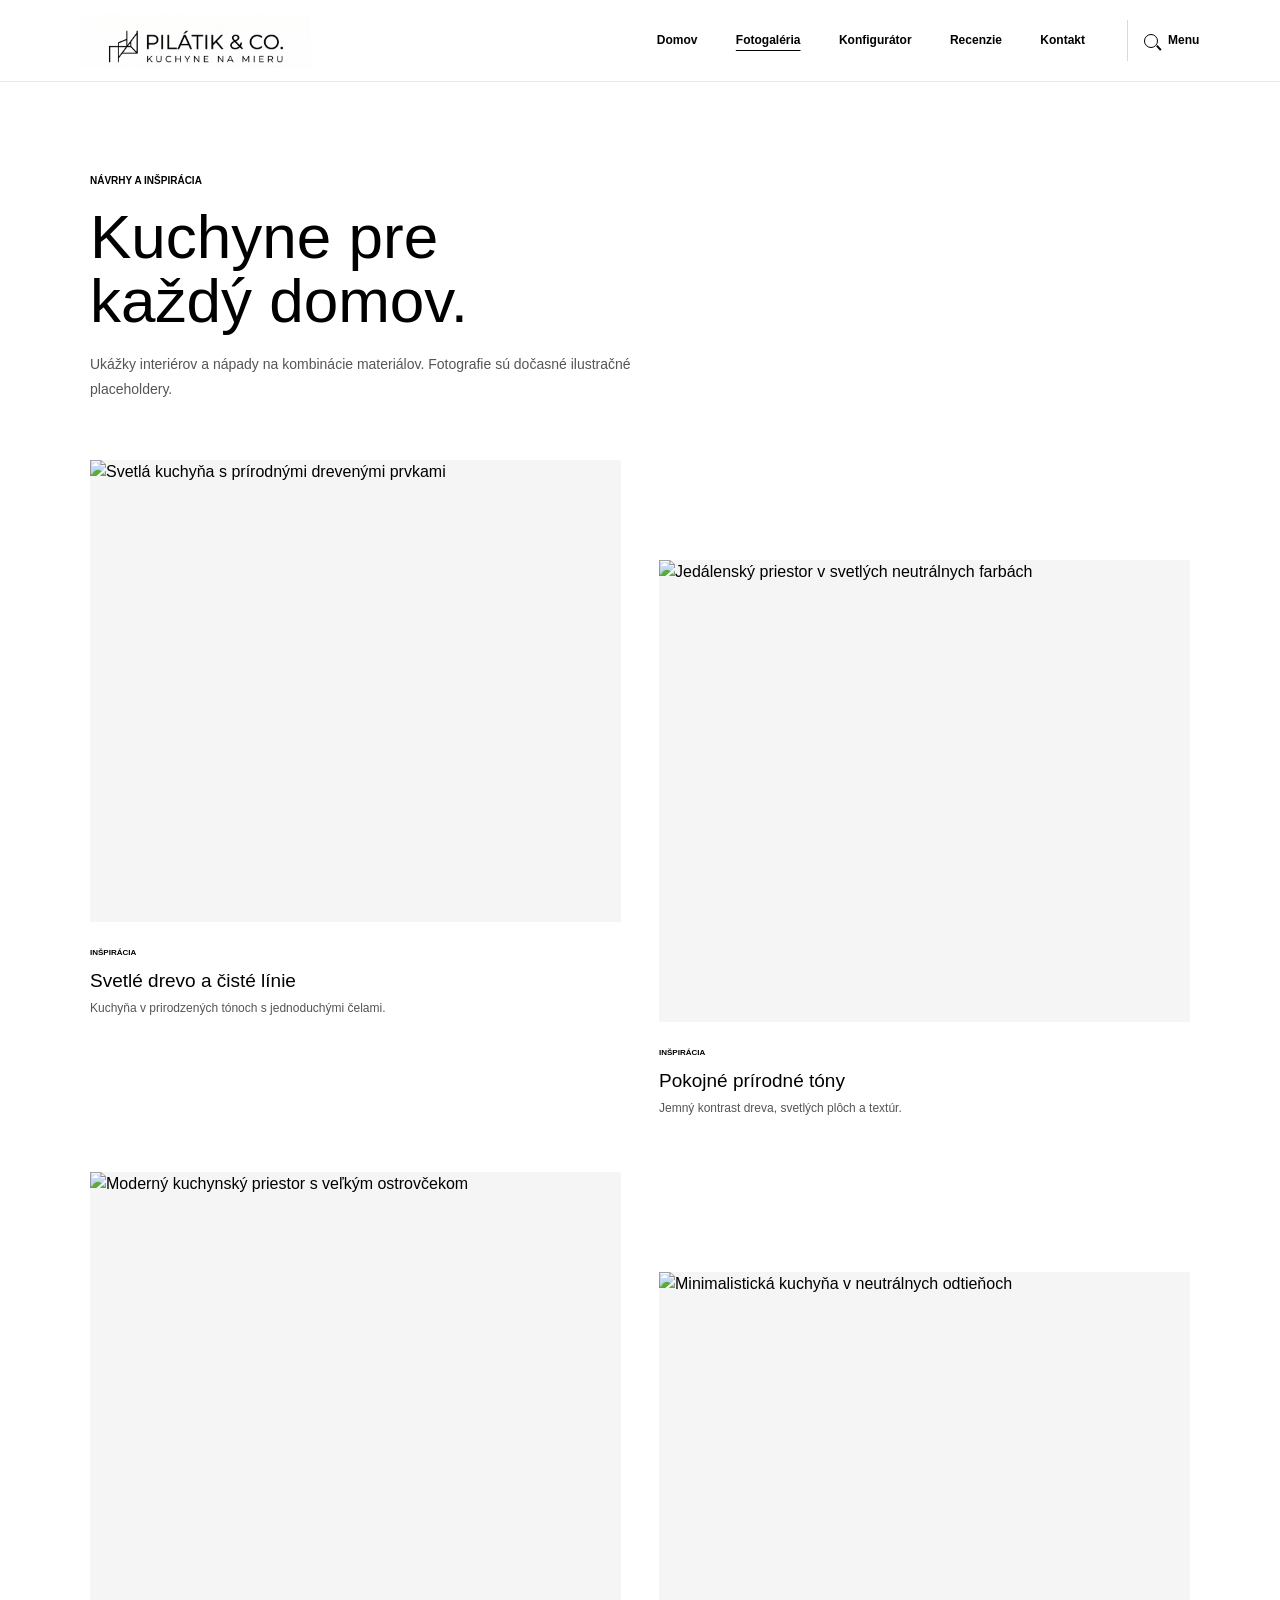
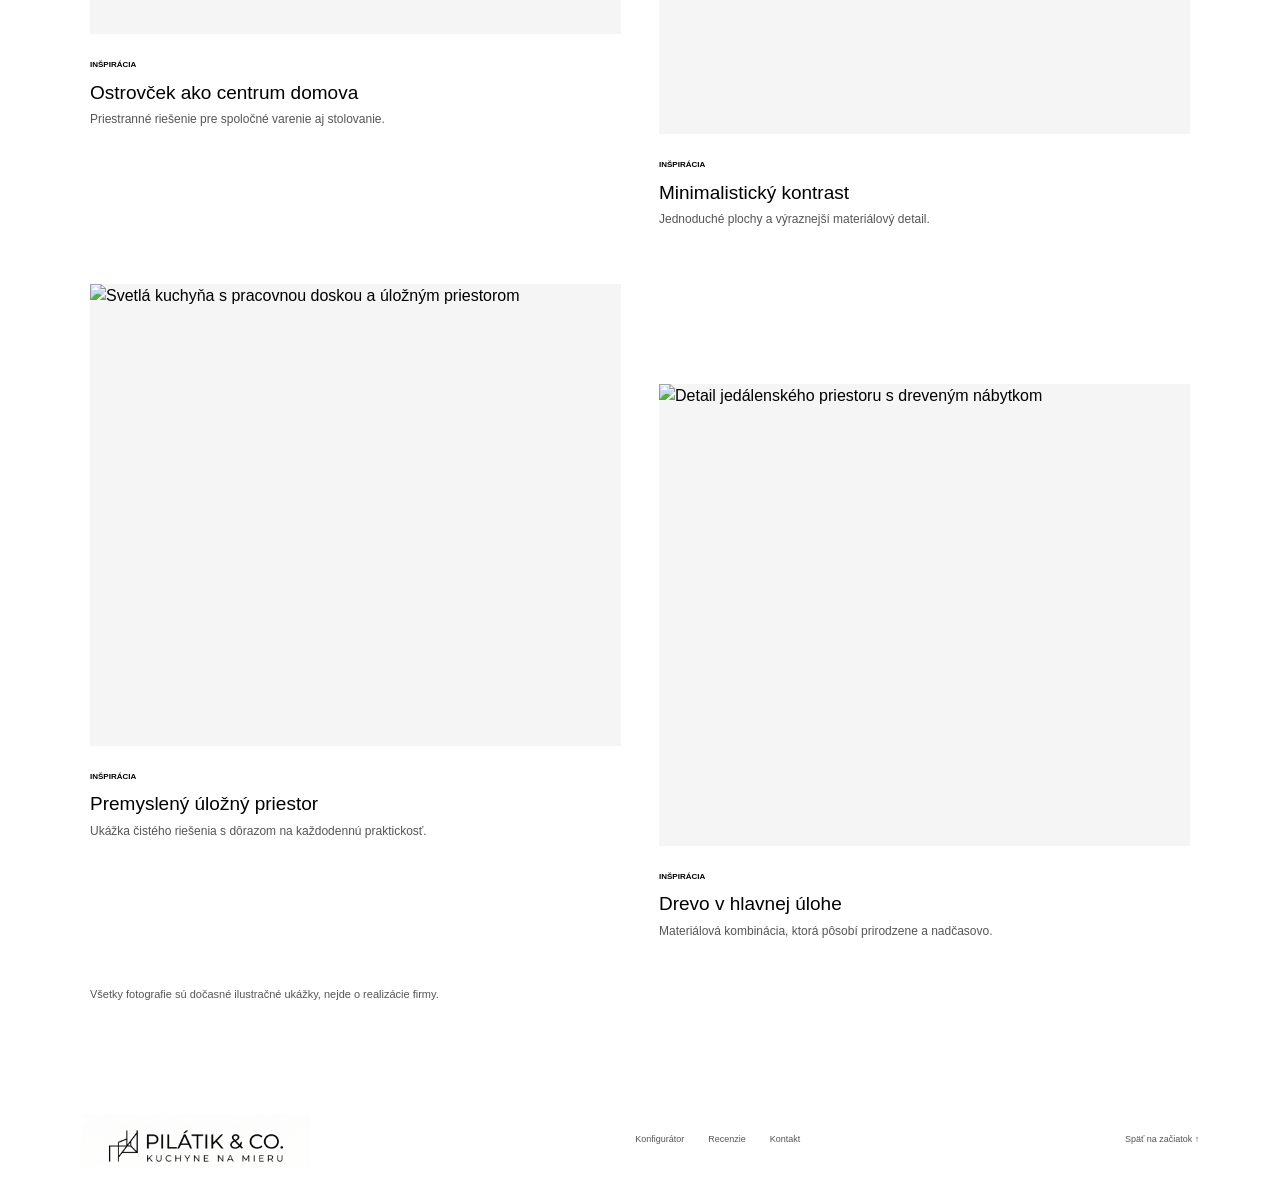
==== galeria.html @ 7c292a65 "Logo a Favicon" ====
<!doctype html>
<html lang="sk">
<head>
  <meta charset="utf-8">
  <meta name="viewport" content="width=device-width, initial-scale=1">
  <meta name="theme-color" content="#ffffff">
  <meta name="description" content="Prezrite si ukážky kuchýň a materiálových kombinácií.">
  <title>Fotogaléria | Stolárstvo na mieru</title>
  <link rel="icon" type="image/svg+xml" href="favicon.svg">
  <link rel="stylesheet" href="styles.css">
  <script src="app.js" defer></script>
</head>
<body>
  <header class="site-header">
    <a class="brand" href="index.html" aria-label="Domov, Pilátik &amp; Co."><img class="brand-logo" src="img/Pila%CC%81tik%20%26%20Co.jpg" alt=""></a>
    <nav class="desktop-nav" aria-label="Hlavná navigácia"><a href="index.html">Domov</a><a href="galeria.html" aria-current="page">Fotogaléria</a><a href="konfigurator.html">Konfigurátor</a><a href="recenzie.html">Recenzie</a><a href="kontakt.html">Kontakt</a></nav>
    <button class="menu-toggle" type="button" aria-expanded="false" aria-controls="quick-menu" aria-label="Otvoriť ponuku"><span class="search-icon" aria-hidden="true"></span><span>Menu</span></button>
    <nav class="quick-menu" id="quick-menu" aria-label="Ponuka" hidden><a href="index.html">Domov <span>01</span></a><a href="galeria.html" aria-current="page">Fotogaléria <span>02</span></a><a href="konfigurator.html">Konfigurátor <span>03</span></a><a href="recenzie.html">Recenzie <span>04</span></a><a href="kontakt.html">Kontakt <span>05</span></a></nav>
  </header>
  <main class="page-main" id="top">
    <section class="page-intro"><p class="eyebrow">Návrhy a inšpirácia</p><h1 class="page-title">Kuchyne pre<br><em>každý domov.</em></h1><p>Ukážky interiérov a nápady na kombinácie materiálov. Fotografie sú dočasné ilustračné placeholdery.</p></section>
    <section class="gallery-grid" aria-label="Ukážky kuchýň">
      <article class="gallery-item"><img src="https://images.unsplash.com/photo-1600607687920-4e2a09cf159d?auto=format&fit=crop&w=1200&q=85" alt="Svetlá kuchyňa s prírodnými drevenými prvkami" loading="lazy"><div><span class="project-type">INŠPIRÁCIA</span><h2>Svetlé drevo a čisté línie</h2><p>Kuchyňa v prirodzených tónoch s jednoduchými čelami.</p></div></article>
      <article class="gallery-item gallery-item-offset"><img src="https://images.unsplash.com/photo-1600210492486-724fe5c67fb0?auto=format&fit=crop&w=1000&q=85" alt="Jedálenský priestor v svetlých neutrálnych farbách" loading="lazy"><div><span class="project-type">INŠPIRÁCIA</span><h2>Pokojné prírodné tóny</h2><p>Jemný kontrast dreva, svetlých plôch a textúr.</p></div></article>
      <article class="gallery-item"><img src="https://images.unsplash.com/photo-1600607687939-ce8a6c25118c?auto=format&fit=crop&w=1200&q=85" alt="Moderný kuchynský priestor s veľkým ostrovčekom" loading="lazy"><div><span class="project-type">INŠPIRÁCIA</span><h2>Ostrovček ako centrum domova</h2><p>Priestranné riešenie pre spoločné varenie aj stolovanie.</p></div></article>
      <article class="gallery-item gallery-item-offset"><img src="https://images.unsplash.com/photo-1600566753086-00f18fb6b3ea?auto=format&fit=crop&w=1000&q=85" alt="Minimalistická kuchyňa v neutrálnych odtieňoch" loading="lazy"><div><span class="project-type">INŠPIRÁCIA</span><h2>Minimalistický kontrast</h2><p>Jednoduché plochy a výraznejší materiálový detail.</p></div></article>
      <article class="gallery-item"><img src="https://images.unsplash.com/photo-1600607687939-ce8a6c25118c?auto=format&fit=crop&w=1200&q=85" alt="Svetlá kuchyňa s pracovnou doskou a úložným priestorom" loading="lazy"><div><span class="project-type">INŠPIRÁCIA</span><h2>Premyslený úložný priestor</h2><p>Ukážka čistého riešenia s dôrazom na každodennú praktickosť.</p></div></article>
      <article class="gallery-item gallery-item-offset"><img src="https://images.unsplash.com/photo-1600210492486-724fe5c67fb0?auto=format&fit=crop&w=1000&q=85" alt="Detail jedálenského priestoru s dreveným nábytkom" loading="lazy"><div><span class="project-type">INŠPIRÁCIA</span><h2>Drevo v hlavnej úlohe</h2><p>Materiálová kombinácia, ktorá pôsobí prirodzene a nadčasovo.</p></div></article>
    </section>
    <p class="gallery-disclaimer">Všetky fotografie sú dočasné ilustračné ukážky, nejde o realizácie firmy.</p>
  </main>
  <footer class="site-footer"><a class="brand brand-footer" href="index.html"><img class="brand-logo" src="img/Pila%CC%81tik%20%26%20Co.jpg" alt="Pilátik &amp; Co. – kuchyne na mieru"></a><nav aria-label="Odkazy v pätičke"><a href="konfigurator.html">Konfigurátor</a><a href="recenzie.html">Recenzie</a><a href="kontakt.html">Kontakt</a></nav><a href="#top">Späť na začiatok ↑</a></footer>
</body>
</html>
---- styles.css ----
:root {
  color-scheme: light;
  --paper: #ffffff;
  --paper-deep: #f5f5f5;
  --ink: #000000;
  --muted: #555555;
  --green: #000000;
  --clay: #000000;
  --line: #d9d9d9;
  --display: Calibre, Helvetica, Arial, sans-serif;
  --body: Calibre, Helvetica, Arial, sans-serif;
}

* { box-sizing: border-box; }
html { scroll-behavior: smooth; scroll-padding-top: 6rem; }
body { margin: 0; background: var(--paper); color: var(--ink); font-family: var(--body); line-height: 1.55; }
a { color: inherit; text-decoration: none; }
button, input, select { font: inherit; }
button, a, select { -webkit-tap-highlight-color: transparent; }
::selection { color: white; background: var(--clay); }

.site-header { height: 82px; padding: 0 6.3vw; display: flex; align-items: center; justify-content: space-between; position: relative; z-index: 5; border-bottom: 1px solid rgba(30, 45, 39, .1); }
.brand { display: inline-flex; gap: 11px; align-items: center; font: 800 12px/1.1 var(--display); letter-spacing: 0; }
.brand-logo { display: block; width: 230px; height: 54px; object-fit: cover; object-position: center 42%; }
.brand-mark { width: 35px; height: 35px; border: 1px solid var(--ink); display: grid; place-items: center; font: 600 18px/1 Georgia, serif; }
.brand-sub { display: block; margin-top: 5px; font: 500 8px/1 var(--body); letter-spacing: 0; color: var(--muted); }
.desktop-nav { display: flex; align-items: center; gap: clamp(20px, 3vw, 46px); margin-left: auto; margin-right: 42px; }
.desktop-nav a, .menu-toggle { font-size: 12px; font-weight: 600; }
.desktop-nav a { transition: color .2s ease; }
.desktop-nav a:hover, .text-link:hover { color: var(--clay); }
.menu-toggle { display: flex; align-items: center; gap: 10px; padding: 11px 0 11px 16px; border: 0; border-left: 1px solid var(--line); background: transparent; cursor: pointer; }
.search-icon { width: 14px; height: 14px; border: 1.5px solid currentColor; border-radius: 50%; display: inline-block; position: relative; }
.search-icon::after { content: ""; width: 6px; height: 1.5px; background: currentColor; position: absolute; right: -5px; bottom: -2px; transform: rotate(48deg); }
.quick-menu { position: absolute; right: 6.3vw; top: 70px; width: min(330px, calc(100vw - 32px)); padding: 12px 24px; background: var(--ink); color: var(--paper); box-shadow: 0 16px 40px #18272030; }
.quick-menu[hidden] { display: none; }
.quick-menu a { min-height: 54px; border-bottom: 1px solid #ffffff25; display: flex; justify-content: space-between; align-items: center; font: 600 14px var(--display); }
.quick-menu a:last-child { border-bottom: 0; }
.quick-menu a span { color: #c8a58d; font: 500 10px var(--body); }

.hero { position: relative; min-height: min(740px, calc(100vh - 82px)); display: grid; grid-template-columns: 1.05fr .95fr; padding: 0 6.3vw; overflow: hidden; }
.hero-copy { grid-column: 2; grid-row: 1; align-self: center; padding: 70px 0 70px 5vw; position: relative; z-index: 1; animation: rise-in .7s both; }
.eyebrow { margin: 0 0 24px; color: var(--clay); font: 700 10px/1.3 var(--body); letter-spacing: 0; text-transform: uppercase; }
.hero .eyebrow { display: flex; align-items: center; gap: 10px; }
.hero .eyebrow span { width: 22px; height: 1px; background: var(--clay); }
h1, h2, h3, p { margin-top: 0; }
h1, h2 { font-family: var(--display); font-weight: 500; letter-spacing: 0; }
h1 { margin-bottom: 22px; font-size: clamp(48px, 6vw, 84px); line-height: 1.03; }
h1 em, h2 em { color: inherit; font-family: inherit; font-style: normal; font-weight: 400; }
.hero-lead { max-width: 405px; color: var(--muted); font-size: 14px; line-height: 1.85; }
.hero-actions { display: flex; align-items: center; gap: 28px; margin-top: 30px; }
.button { min-height: 50px; display: inline-flex; justify-content: center; align-items: center; gap: 24px; padding: 0 20px; border: 0; font-size: 11px; font-weight: 700; cursor: pointer; transition: background .2s ease, transform .2s ease; }
.button:hover { transform: translateY(-2px); }
.button span { font-size: 16px; }
.button-dark { color: white; background: var(--green); }
.button-dark:hover { background: #20342b; }
.button-clay { color: white; background: var(--clay); }
.button-clay:hover { background: #9e4b34; }
.button-light { color: var(--ink); background: var(--paper); }
.button-light:hover { background: white; }
.text-link { display: inline-flex; gap: 12px; align-items: center; font-size: 11px; font-weight: 700; transition: color .2s; }
.hero-note { display: flex; align-items: center; gap: 11px; margin-top: 54px; color: var(--muted); font-size: 10px; }
.note-line { width: 35px; height: 1px; background: var(--clay); }
.hero-image { grid-column: 1; grid-row: 1; position: relative; min-height: 580px; margin: 38px 2vw 38px 0; background: #bdc0b5 url("https://images.unsplash.com/photo-1600607687939-ce8a6c25118c?auto=format&fit=crop&w=1400&q=85") center 55% / cover; animation: image-in .9s both; }
.hero-image::after { content: ""; inset: 0; position: absolute; background: linear-gradient(0deg, #16231d67, transparent 38%); }
.image-caption { position: absolute; z-index: 1; bottom: 20px; left: 23px; right: 23px; color: white; display: flex; justify-content: space-between; font-size: 9px; }
.hero-stamp { display: none; }
.stamp-star { margin-top: 4px; font-size: 15px; }
.hero-index { position: absolute; left: 1.6vw; bottom: 52px; writing-mode: vertical-rl; color: #a7a69e; font-size: 9px; }

.intro-band { min-height: 188px; padding: 38px 11vw; background: var(--paper); color: var(--ink); border-top: 1px solid var(--line); border-bottom: 1px solid var(--line); display: grid; grid-template-columns: 1fr 1.25fr 54px; gap: 8vw; align-items: center; }
.intro-band p:first-child { margin: 0; font: 400 21px/1.45 var(--display); }
.intro-band p:first-child strong { font-weight: 700; }
.intro-band p:nth-child(2) { max-width: 410px; margin: 0; color: var(--muted); font-size: 12px; line-height: 1.8; }
.round-link { width: 48px; height: 48px; display: grid; place-items: center; border: 1px solid var(--ink); font-size: 19px; transition: background .2s, color .2s; }
.round-link:hover { background: var(--ink); color: white; }

.section-wrap { padding: 118px 11vw 112px; }
.section-heading { display: flex; justify-content: space-between; align-items: end; gap: 40px; margin-bottom: 46px; }
.section-heading .eyebrow, .config-content .eyebrow { margin-bottom: 17px; }
h2 { margin-bottom: 0; font-size: clamp(38px, 4.5vw, 60px); line-height: 1.12; }
.section-heading > p { max-width: 320px; margin: 0 0 5px; color: var(--muted); font-size: 12px; line-height: 1.8; }
.project-grid { display: grid; grid-template-columns: 1.2fr .8fr; gap: 38px; align-items: start; }
.project-small { margin-top: 92px; }
.project-photo { width: 100%; background-color: var(--paper-deep); background-position: center; background-size: cover; }
.photo-one { aspect-ratio: 1.18; background-image: url("https://images.unsplash.com/photo-1600607687920-4e2a09cf159d?auto=format&fit=crop&w=1200&q=85"); }
.photo-two { aspect-ratio: .94; background-image: url("https://images.unsplash.com/photo-1600210492486-724fe5c67fb0?auto=format&fit=crop&w=1000&q=85"); }
.project-meta { display: flex; justify-content: space-between; align-items: center; padding: 16px 0 0; }
.project-type { color: var(--clay); font-size: 8px; font-weight: 700; }
.project h3 { margin: 5px 0 0; font: 600 16px var(--display); }
.project-arrow { width: 34px; height: 34px; border: 1px solid var(--line); display: grid; place-items: center; transition: background .2s; }
.project:hover .project-arrow { background: var(--paper-deep); }
.project-disclaimer { margin: 9px 0 0; color: var(--muted); font-size: 10px; line-height: 1.65; }
.gallery-note { display: flex; gap: 9px; align-items: center; margin-top: 32px; color: var(--muted); font-size: 10px; }
.gallery-dot { width: 6px; height: 6px; background: var(--clay); border-radius: 50%; }

.config-section { display: grid; grid-template-columns: 1fr 1fr; min-height: 690px; background: var(--paper-deep); }
.config-photo { background: #b6a48e url("https://images.unsplash.com/photo-1600607687939-ce8a6c25118c?auto=format&fit=crop&w=1200&q=85") center / cover; min-height: 620px; }
.config-content { width: min(520px, 100%); align-self: center; padding: 84px clamp(35px, 7vw, 100px); }
.config-content h2 { font-size: clamp(38px, 4vw, 54px); }
.config-intro { max-width: 400px; margin: 19px 0 28px; color: var(--muted); font-size: 12px; line-height: 1.8; }
.config-form { display: grid; grid-template-columns: 1fr 1.3fr; align-items: center; column-gap: 14px; }
.config-form label { display: flex; gap: 10px; align-items: center; padding: 11px 0; border-bottom: 1px solid #c9c1b4; font-size: 10px; color: var(--clay); }
.config-form label span { color: var(--ink); font-weight: 600; }
.config-form select { width: 100%; height: 43px; padding: 0 22px 0 5px; border: 0; border-bottom: 1px solid #c9c1b4; border-radius: 0; background: transparent; color: var(--muted); font-size: 10px; }
.config-form select:focus, .email-form input:focus { outline: 1px solid var(--clay); outline-offset: 2px; }
.config-form .button { grid-column: 1 / -1; justify-self: start; margin-top: 23px; }
.form-note { grid-column: 1 / -1; max-width: 350px; margin: 12px 0 0; color: var(--muted); font-size: 9px; line-height: 1.65; }

.reviews { min-height: 400px; display: grid; grid-template-columns: 100px 1fr auto; align-items: center; gap: 25px; }
.review-mark { align-self: start; color: var(--clay); font: 120px/.8 Georgia, serif; }
.review-copy .eyebrow { margin-bottom: 15px; }
.review-copy h2 { font-size: clamp(34px, 4vw, 52px); }
.review-copy > p:last-child { margin: 18px 0 0; color: var(--muted); font-size: 11px; }
.reviews > .text-link { align-self: end; margin-bottom: 45px; white-space: nowrap; }

.contact-section { min-height: 440px; padding: 82px 11vw; display: grid; grid-template-columns: 1.4fr .6fr; gap: 70px; background: var(--clay); color: white; }
.contact-main .eyebrow { color: #f2c8b7; }
.contact-main h2 { font-size: clamp(43px, 5vw, 66px); }
.contact-main h2 em { color: #bdbdbd; }
.contact-main > p:not(.eyebrow) { max-width: 395px; margin: 18px 0 25px; color: #f2ddd4; font-size: 12px; line-height: 1.8; }
.contact-side { display: flex; flex-direction: column; justify-content: space-between; padding-top: 12px; }
.contact-placeholder { display: flex; gap: 14px; align-items: center; color: #f5dfd6; font-size: 10px; line-height: 1.7; }
.contact-placeholder p { margin: 0; }
.contact-placeholder strong { color: white; }
.contact-symbol { width: 40px; height: 40px; display: grid; place-items: center; border: 1px solid #ffffff65; font-size: 18px; }
.reserve-link { display: flex; justify-content: space-between; align-items: center; padding: 16px 0; border-bottom: 1px solid #ffffff77; font-size: 11px; font-weight: 700; }
.reserve-link span:last-child { font-size: 18px; transition: transform .2s; }
.reserve-link:hover span:last-child { transform: translate(3px, -3px); }

.site-footer { min-height: 95px; padding: 20px 6.3vw; display: flex; justify-content: space-between; align-items: center; gap: 20px; color: var(--muted); font-size: 9px; }
.brand-footer { color: var(--ink); }
.email-dialog { width: min(480px, calc(100vw - 32px)); padding: 45px; border: 0; background: var(--paper); color: var(--ink); box-shadow: 0 25px 80px #10201855; }
.email-dialog::backdrop { background: #15241d9c; backdrop-filter: blur(3px); }
.dialog-close-form { position: absolute; right: 15px; top: 10px; }
.dialog-close { width: 36px; height: 36px; border: 0; background: transparent; color: var(--ink); font-size: 25px; cursor: pointer; }
.email-dialog .eyebrow { margin-bottom: 15px; }
.email-dialog h2 { margin-bottom: 24px; font-size: 37px; }
.email-form { display: grid; }
.email-form label { margin-bottom: 7px; font-size: 10px; font-weight: 700; }
.email-form input { height: 46px; margin-bottom: 17px; padding: 0 12px; border: 1px solid var(--line); background: white; font-size: 12px; }
.email-form .button { justify-self: start; }
.dialog-error { color: #9e3f2a; font-size: 11px; }

@keyframes rise-in { from { opacity: 0; transform: translateY(14px); } to { opacity: 1; transform: translateY(0); } }
@keyframes image-in { from { opacity: 0; transform: translateX(14px); } to { opacity: 1; transform: translateX(0); } }

@media (max-width: 850px) {
  .site-header { height: 72px; padding: 0 5vw; }
  .desktop-nav { gap: 18px; margin-right: 24px; }
  .desktop-nav a { font-size: 10px; }
  .hero { min-height: unset; padding: 0 5vw; grid-template-columns: 1fr 1fr; }
  .hero-copy { padding: 55px 8px 55px 0; }
  .hero-image { min-height: 500px; margin: 28px 0 28px 15px; }
  .hero-stamp { right: -8px; width: 90px; height: 90px; }
  .intro-band { padding: 34px 7vw; gap: 5vw; }
  .section-wrap { padding: 90px 7vw; }
  .config-content { padding: 70px 6vw; }
  .config-photo { min-height: 580px; }
  .reviews { grid-template-columns: 65px 1fr; }
  .reviews > .text-link { grid-column: 2; justify-self: start; margin: 0; }
  .contact-section { padding: 75px 7vw; }
}

@media (max-width: 620px) {
  html { scroll-padding-top: 4rem; }
  .site-header { height: 66px; padding: 0 20px; }
  .brand { font-size: 10px; }
  .brand-logo { width: 190px; height: 44px; }
  .brand-mark { width: 31px; height: 31px; }
  .desktop-nav { display: none; }
  .menu-toggle { font-size: 11px; }
  .quick-menu { top: 59px; right: 15px; }
  .hero { display: flex; flex-direction: column; padding: 0 20px; }
  .hero-copy { padding: 52px 0 28px; }
  .hero .eyebrow { margin-bottom: 20px; }
  h1 { font-size: clamp(48px, 13vw, 68px); }
  .hero-lead { max-width: 340px; font-size: 13px; }
  .hero-actions { gap: 19px; flex-wrap: wrap; }
  .button { min-height: 47px; }
  .hero-note { margin-top: 32px; }
  .hero-image { min-height: 370px; margin: 0 0 25px; background-position: center; }
  .hero-stamp { top: 15px; right: 12px; width: 76px; height: 76px; font-size: 8px; }
  .hero-index { display: none; }
  .intro-band { padding: 35px 22px; grid-template-columns: 1fr 44px; gap: 15px 20px; }
  .intro-band p:first-child { font-size: 19px; }
  .intro-band p:nth-child(2) { grid-row: 2; grid-column: 1 / -1; }
  .round-link { grid-column: 2; grid-row: 1; width: 42px; height: 42px; }
  .section-wrap { padding: 75px 22px; }
  .section-heading { display: block; margin-bottom: 31px; }
  .section-heading > p { margin-top: 18px; }
  .project-grid { grid-template-columns: 1fr; gap: 32px; }
  .project-small { margin-top: 0; }
  .photo-one { aspect-ratio: 1.05; }
  .photo-two { aspect-ratio: 1.1; }
  .gallery-note { align-items: flex-start; line-height: 1.6; }
  .config-section { grid-template-columns: 1fr; }
  .config-photo { min-height: 340px; }
  .config-content { padding: 65px 22px 72px; }
  .config-form { column-gap: 9px; grid-template-columns: .9fr 1.1fr; }
  .config-form label { gap: 7px; font-size: 9px; }
  .config-form select { font-size: 9px; }
  .reviews { min-height: unset; padding: 70px 22px; grid-template-columns: 39px 1fr; gap: 15px; }
  .review-mark { font-size: 75px; }
  .review-copy h2 { font-size: 35px; }
  .reviews > .text-link { grid-column: 2; }
  .contact-section { padding: 68px 22px 48px; grid-template-columns: 1fr; gap: 42px; }
  .contact-main h2 { font-size: 46px; }
  .contact-side { gap: 38px; }
  .site-footer { padding: 25px 20px; flex-wrap: wrap; }
  .site-footer > span { order: 3; width: 100%; }
  .site-footer > a:last-child { font-size: 9px; }
  .email-dialog { padding: 40px 25px 28px; }
}

@media (prefers-reduced-motion: reduce) {
  *, *::before, *::after { scroll-behavior: auto !important; animation-duration: .01ms !important; animation-iteration-count: 1 !important; transition-duration: .01ms !important; }
}

.desktop-nav a[aria-current="page"], .quick-menu a[aria-current="page"] { text-decoration: underline; text-underline-offset: 6px; }
.button-dark:hover { background: #292929; }
.hero h1 { font-size: 68px; }
.section-heading h2, .home-config h2 { font-size: 48px; }
.site-footer nav { display: flex; gap: 24px; }
.site-footer nav a:hover, .site-footer > a:last-child:hover { color: var(--ink); }
.section-link { margin-top: 32px; }

.home-config { display: grid; grid-template-columns: 1fr 1fr; min-height: 480px; background: var(--paper-deep); }
.home-config-copy { align-self: center; padding: 70px 11vw; }
.home-config-copy .eyebrow { margin-bottom: 16px; }
.home-config-copy h2 { margin: 0 0 18px; line-height: 1.1; }
.home-config-copy > p:not(.eyebrow) { max-width: 390px; margin-bottom: 25px; color: var(--muted); font-size: 13px; }
.home-config-image { min-height: 430px; background: #c8c8c3 url("https://images.unsplash.com/photo-1600607687939-ce8a6c25118c?auto=format&fit=crop&w=1200&q=85") center / cover; }

.page-main { min-height: calc(100vh - 180px); }
.page-intro { max-width: 1180px; margin: 0 auto; padding: 92px 40px 58px; }
.page-intro .eyebrow { margin-bottom: 18px; }
.page-title { margin: 0 0 18px; font-size: 62px; line-height: 1.04; }
.page-intro > p:last-child { max-width: 570px; margin: 0; color: var(--muted); font-size: 14px; line-height: 1.8; }
.page-intro + .gallery-grid, .page-intro + .review-summary, .page-intro + .contact-details { margin-top: 0; }

.config-layout { display: grid; grid-template-columns: minmax(300px, .9fr) minmax(440px, 1.1fr); align-items: stretch; background: var(--paper-deep); }
.config-page-photo { min-height: 760px; background: #c6c6c1 url("https://images.unsplash.com/photo-1600607687939-ce8a6c25118c?auto=format&fit=crop&w=1200&q=85") center / cover; }
.config-panel { width: min(680px, 100%); align-self: center; padding: 60px clamp(35px, 6vw, 88px); }
.config-panel > .eyebrow { margin-bottom: 24px; }
.config-form-page { grid-template-columns: repeat(2, minmax(0, 1fr)); gap: 17px 20px; }
.config-form-page .field { min-width: 0; }
.field { display: grid; gap: 8px; }
.field > label { font-size: 11px; font-weight: 600; }
.field select, .field input { width: 100%; height: 46px; padding: 0 12px; border: 1px solid #c9c9c9; border-radius: 0; background: white; color: var(--ink); font-size: 12px; }
.field select:focus, .field input:focus { outline: 1px solid var(--ink); outline-offset: 2px; }
.length-input { position: relative; }
.length-input input { padding-right: 36px; }
.length-input > span { position: absolute; right: 12px; top: 50%; color: var(--muted); font-size: 12px; transform: translateY(-50%); }
.field input:disabled { background: #e8e8e8; color: #777; }
.check-field { display: flex; align-items: center; gap: 10px; align-self: end; min-height: 46px; font-size: 11px; cursor: pointer; }
.check-field input { width: 16px; height: 16px; accent-color: var(--ink); }
.price-result { grid-column: 1 / -1; margin-top: 8px; padding: 20px 0 17px; border-top: 1px solid #c9c9c9; border-bottom: 1px solid #c9c9c9; }
.result-label { display: block; margin-bottom: 5px; color: var(--muted); font-size: 11px; }
.price-result output { display: block; font-size: 25px; font-weight: 600; font-variant-numeric: tabular-nums; }
.price-result p { margin: 8px 0 0; color: var(--muted); font-size: 10px; }
.config-form-page > .button { grid-column: 1 / -1; justify-self: start; margin-top: 1px; }
.booking-link { margin-top: 24px; }
.email-dialog { position: fixed; max-height: calc(100vh - 32px); overflow: auto; }
.dialog-summary { padding: 12px 0; border-top: 1px solid var(--line); border-bottom: 1px solid var(--line); color: var(--muted); font-size: 12px; }
.form-status { margin: 14px 0 0; color: var(--ink); font-size: 12px; font-weight: 600; }

.gallery-grid { display: grid; grid-template-columns: repeat(2, minmax(0, 1fr)); gap: 55px 38px; max-width: 1180px; margin: 0 auto; padding: 0 40px 20px; }
.gallery-item { min-width: 0; }
.gallery-item-offset { margin-top: 100px; }
.gallery-item img { display: block; width: 100%; aspect-ratio: 1.15; object-fit: cover; background: var(--paper-deep); }
.gallery-item > div { padding-top: 16px; }
.gallery-item h2 { margin: 6px 0 5px; font-size: 19px; line-height: 1.3; }
.gallery-item p { max-width: 420px; margin: 0; color: var(--muted); font-size: 12px; }
.gallery-disclaimer { max-width: 1180px; margin: 25px auto 0; padding: 0 40px 90px; color: var(--muted); font-size: 11px; }

.review-summary { max-width: 1180px; margin: 0 auto 34px; padding: 27px 40px; display: flex; align-items: center; gap: 24px; border-top: 1px solid var(--line); border-bottom: 1px solid var(--line); }
.review-summary > div { display: flex; align-items: center; gap: 15px; }
.summary-number { font-size: 42px; line-height: 1; font-variant-numeric: tabular-nums; }
.stars { color: #8a6a22; font-size: 16px; letter-spacing: 1px; }
.review-summary p { margin: 0; color: var(--muted); font-size: 11px; line-height: 1.7; }
.review-summary strong { color: var(--ink); }
.review-list { max-width: 1180px; margin: 0 auto; padding: 0 40px; display: grid; grid-template-columns: repeat(3, minmax(0, 1fr)); gap: 34px; }
.review-item { padding: 20px 0 25px; border-bottom: 1px solid var(--line); }
.review-rating { display: flex; flex-direction: column; align-items: flex-start; gap: 5px; }
.review-rating > span:last-child { color: var(--muted); font-size: 9px; text-transform: uppercase; }
.review-item h2 { margin: 22px 0 10px; font-size: 20px; line-height: 1.3; }
.review-item > p:not(.review-author) { min-height: 80px; margin: 0; color: var(--muted); font-size: 12px; line-height: 1.8; }
.review-author { margin: 20px 0 0; font-size: 11px; font-weight: 600; }
.review-author span { padding: 0 5px; color: #888; }
.review-cta { margin-top: 95px; padding: 65px 11vw; display: flex; flex-wrap: wrap; align-items: center; gap: 20px 40px; background: var(--paper-deep); }
.review-cta .eyebrow { flex-basis: 100%; margin: 0; }
.review-cta h2 { margin: 0 auto 0 0; font-size: 32px; }

.contact-details { max-width: 1180px; margin: 0 auto; padding: 0 40px 85px; display: grid; grid-template-columns: 1fr 1fr; gap: 70px; }
.contact-detail { padding-top: 18px; border-top: 1px solid var(--ink); }
.contact-detail .eyebrow { margin-bottom: 18px; }
.contact-detail h2 { margin: 0 0 14px; font-size: 24px; }
.contact-detail > a, .contact-detail > p:not(.eyebrow) { display: block; margin: 5px 0; color: var(--muted); font-size: 13px; }
.contact-detail > a:hover { color: var(--ink); text-decoration: underline; text-underline-offset: 3px; }
.booking-section { padding: 75px max(40px, calc((100% - 1100px) / 2)); display: grid; grid-template-columns: 1fr 1fr; gap: 70px; background: var(--paper-deep); scroll-margin-top: 30px; }
.booking-copy { align-self: center; }
.booking-copy .eyebrow { margin-bottom: 16px; }
.booking-copy h2 { margin: 0 0 18px; font-size: 44px; line-height: 1.1; }
.booking-copy > p:last-child { max-width: 390px; margin: 0; color: var(--muted); font-size: 12px; line-height: 1.8; }
.booking-form { display: grid; grid-template-columns: 1fr 1fr; align-content: center; gap: 16px; }
.booking-form > .button, .booking-form > .form-note, .booking-form > .form-status { grid-column: 1 / -1; }
.booking-form > .button { justify-self: start; margin-top: 6px; }
.booking-form .form-note { max-width: none; margin: 0; }

@media (max-width: 850px) {
  .page-intro { padding: 75px 7vw 45px; }
  .config-layout { grid-template-columns: .8fr 1.2fr; }
  .config-page-photo { min-height: 700px; }
  .config-panel { padding: 50px 5vw; }
  .gallery-grid, .review-list { padding-right: 7vw; padding-left: 7vw; }
  .review-summary, .contact-details { margin-right: 7vw; margin-left: 7vw; padding-right: 0; padding-left: 0; }
  .contact-details { gap: 40px; }
  .booking-section { padding-right: 7vw; padding-left: 7vw; gap: 40px; }
  .gallery-disclaimer { padding-right: 7vw; padding-left: 7vw; }
  .home-config-copy { padding: 60px 7vw; }
}

@media (max-width: 620px) {
  .hero h1 { font-size: 48px; }
  .section-heading h2, .home-config h2 { font-size: 36px; }
  .page-intro { padding: 58px 22px 36px; }
  .page-title { font-size: 43px; }
  .config-layout { grid-template-columns: 1fr; }
  .config-page-photo { min-height: 320px; }
  .config-panel { padding: 50px 22px 56px; }
  .config-form-page { grid-template-columns: 1fr; gap: 17px; }
  .check-field { min-height: 34px; }
  .price-result, .config-form-page > .button { grid-column: 1; }
  .price-result output { font-size: 22px; }
  .gallery-grid { grid-template-columns: 1fr; gap: 35px; padding-right: 22px; padding-left: 22px; }
  .gallery-item-offset { margin-top: 0; }
  .gallery-item img { aspect-ratio: 1.05; }
  .gallery-disclaimer { padding: 0 22px 60px; }
  .review-summary { margin-right: 22px; margin-left: 22px; padding: 22px 0; gap: 14px; }
  .review-summary > div { align-items: flex-start; flex-direction: column; gap: 5px; }
  .summary-number { font-size: 36px; }
  .review-list { grid-template-columns: 1fr; gap: 12px; padding-right: 22px; padding-left: 22px; }
  .review-item > p:not(.review-author) { min-height: 0; }
  .review-cta { margin-top: 65px; padding: 45px 22px; }
  .review-cta h2 { flex-basis: 100%; font-size: 27px; }
  .review-cta .button { justify-self: start; }
  .contact-details { grid-template-columns: 1fr; gap: 34px; margin-right: 22px; margin-left: 22px; padding: 0 0 58px; }
  .booking-section { grid-template-columns: 1fr; gap: 35px; padding: 50px 22px; }
  .booking-copy h2 { font-size: 36px; }
  .booking-form { grid-template-columns: 1fr; }
  .booking-form > .button, .booking-form > .form-note, .booking-form > .form-status { grid-column: 1; }
  .home-config { grid-template-columns: 1fr; }
  .home-config-copy { padding: 55px 22px; }
  .home-config-image { min-height: 330px; }
  .site-footer nav { order: 4; width: 100%; flex-wrap: wrap; }
}
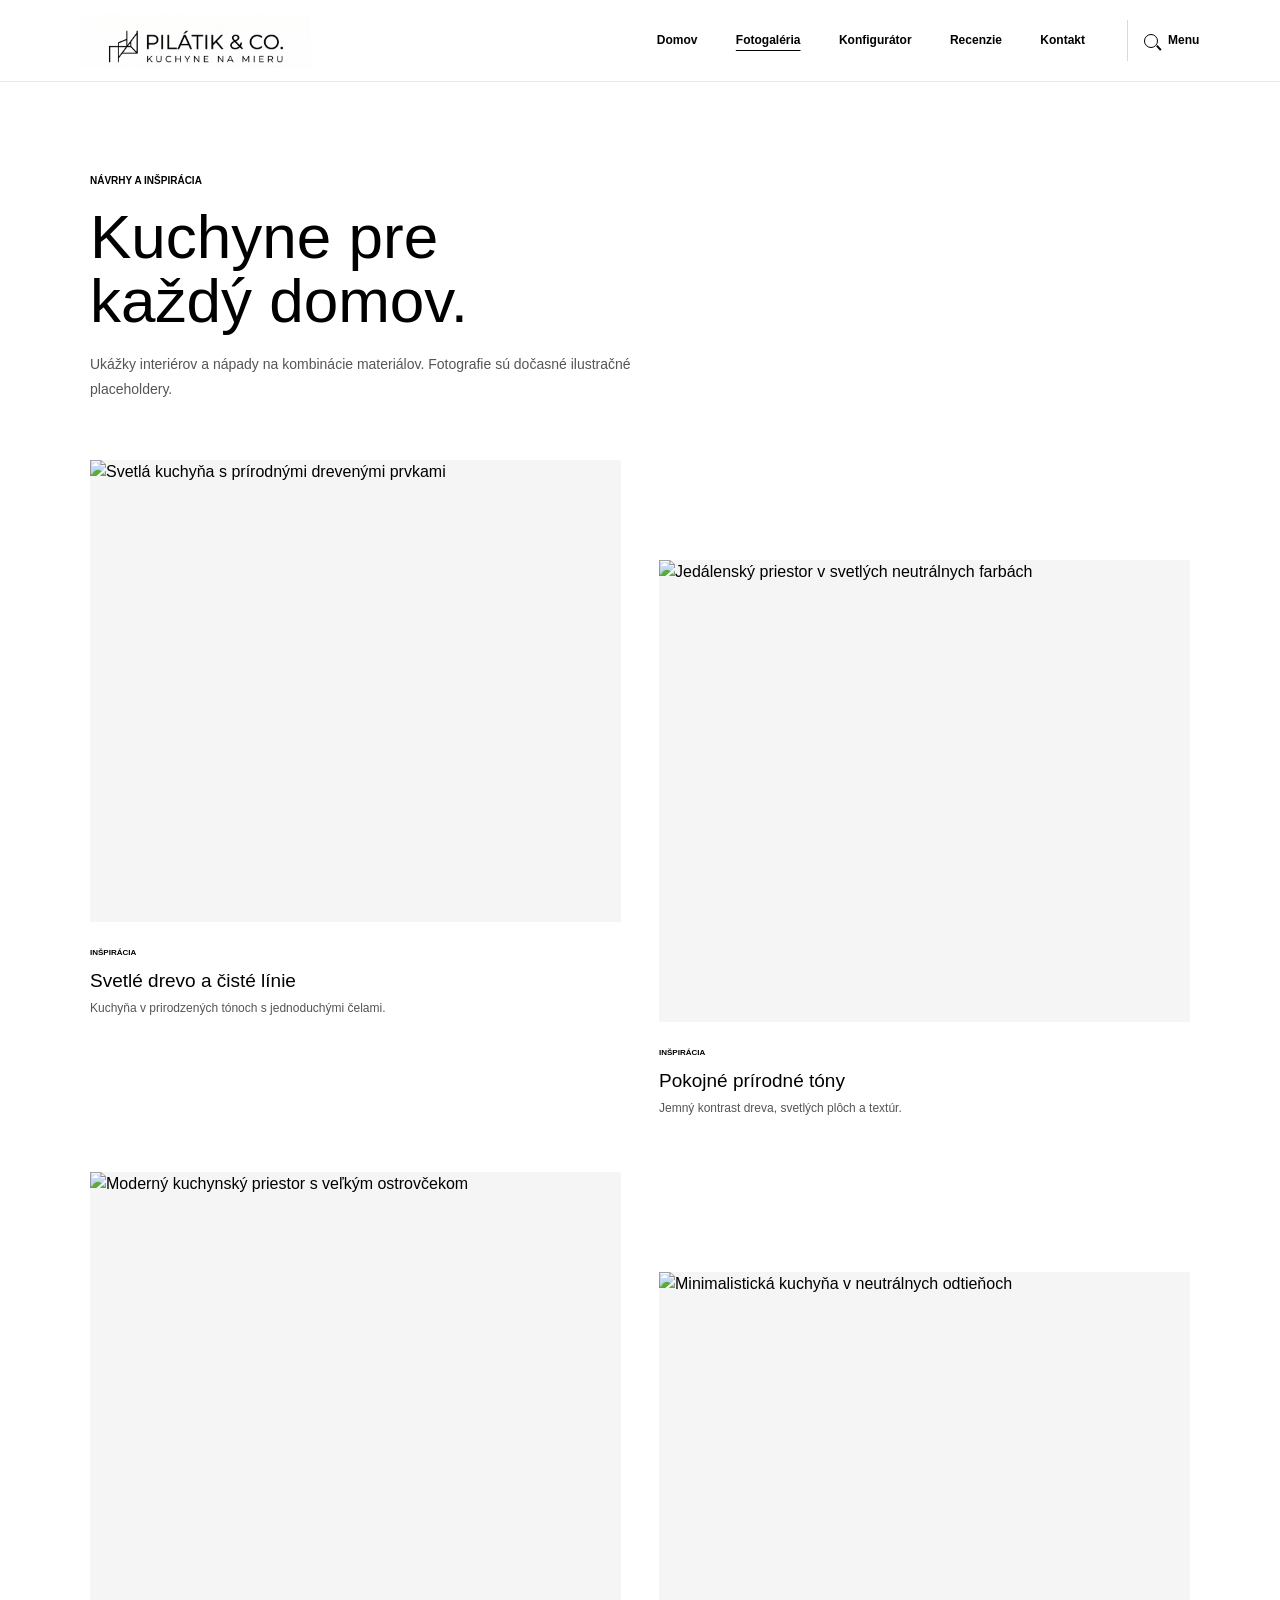
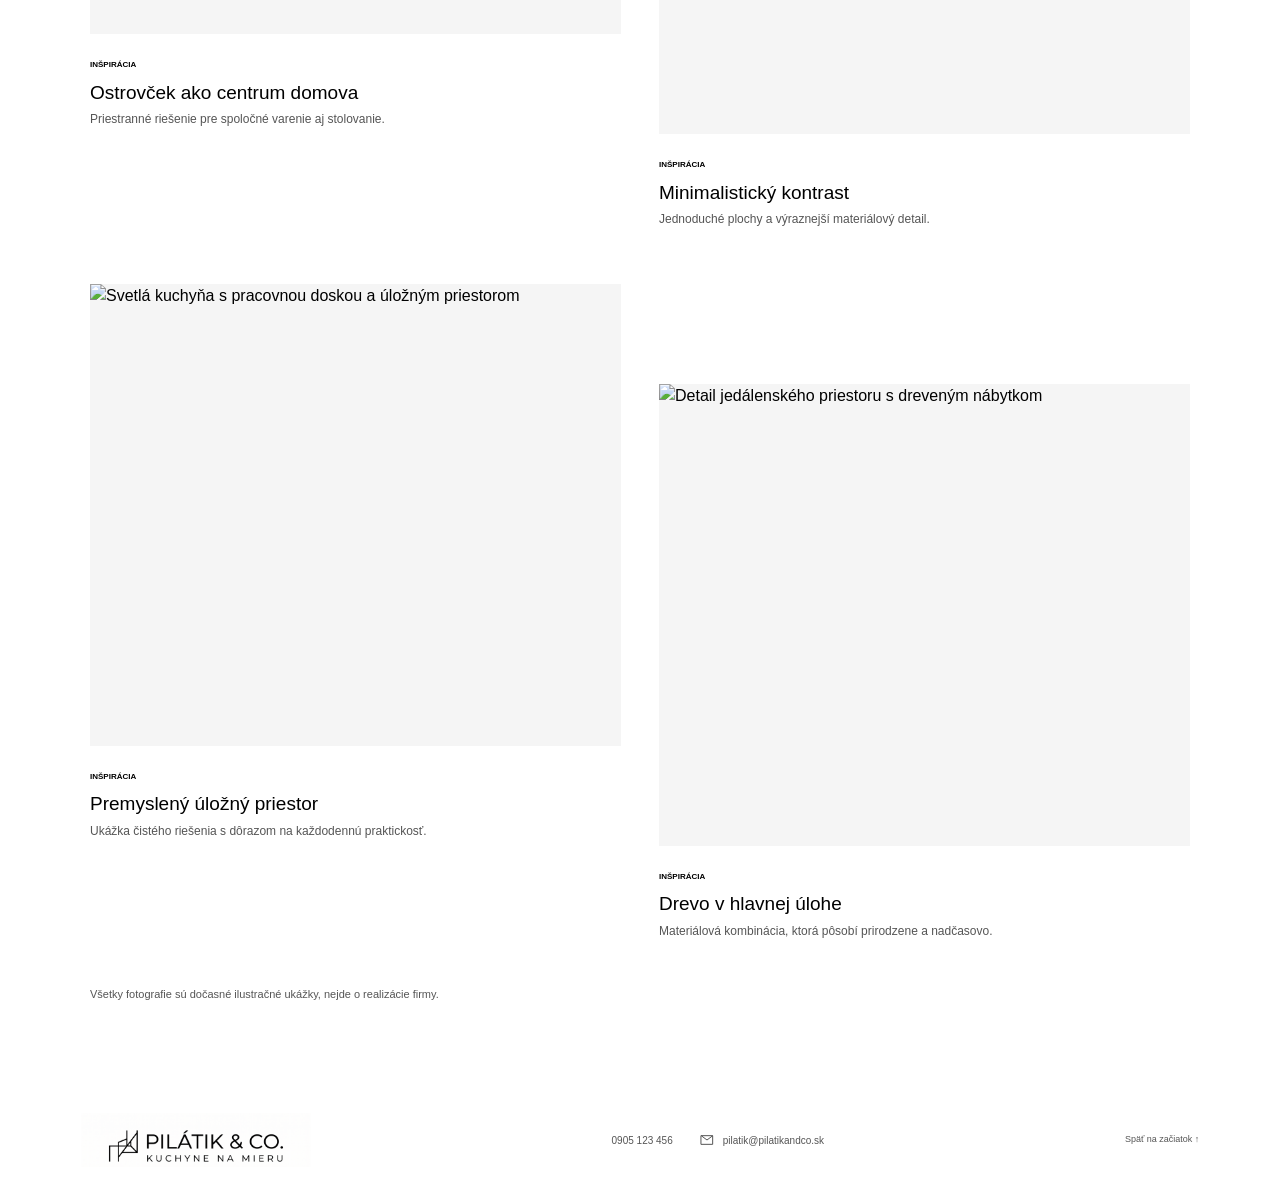
==== commit 348d5677: "footer-čislo a email" ====
--- a/galeria.html
+++ b/galeria.html
@@ -29,6 +29,6 @@
     </section>
     <p class="gallery-disclaimer">Všetky fotografie sú dočasné ilustračné ukážky, nejde o realizácie firmy.</p>
   </main>
-  <footer class="site-footer"><a class="brand brand-footer" href="index.html"><img class="brand-logo" src="img/Pila%CC%81tik%20%26%20Co.jpg" alt="Pilátik &amp; Co. – kuchyne na mieru"></a><nav aria-label="Odkazy v pätičke"><a href="konfigurator.html">Konfigurátor</a><a href="recenzie.html">Recenzie</a><a href="kontakt.html">Kontakt</a></nav><a href="#top">Späť na začiatok ↑</a></footer>
+  <footer class="site-footer"><a class="brand brand-footer" href="index.html"><img class="brand-logo" src="img/Pila%CC%81tik%20%26%20Co.jpg" alt="Pilátik &amp; Co. – kuchyne na mieru"></a><div class="footer-contact" aria-label="Kontaktné údaje"><a href="tel:+421905123456">0905 123 456</a><a href="mailto:pilatik@pilatikandco.sk"><svg class="footer-mail-icon" viewBox="0 0 24 24" aria-hidden="true"><path d="M3.5 5.5h17v13h-17zM4 6l8 6 8-6"/></svg><span>pilatik@pilatikandco.sk</span></a></div><a href="#top">Späť na začiatok ↑</a></footer>
 </body>
 </html>
--- a/styles.css
+++ b/styles.css
@@ -220,8 +220,10 @@
 .button-dark:hover { background: #292929; }
 .hero h1 { font-size: 68px; }
 .section-heading h2, .home-config h2 { font-size: 48px; }
-.site-footer nav { display: flex; gap: 24px; }
-.site-footer nav a:hover, .site-footer > a:last-child:hover { color: var(--ink); }
+.footer-contact { display: flex; flex-wrap: wrap; align-items: center; gap: 12px 26px; }
+.footer-contact a { display: inline-flex; align-items: center; gap: 8px; color: var(--muted); font-size: 10px; white-space: nowrap; }
+.footer-contact a:hover, .site-footer > a:last-child:hover { color: var(--ink); }
+.footer-mail-icon { width: 16px; height: 16px; fill: none; stroke: currentColor; stroke-linecap: round; stroke-linejoin: round; stroke-width: 1.5; }
 .section-link { margin-top: 32px; }
 
 .home-config { display: grid; grid-template-columns: 1fr 1fr; min-height: 480px; background: var(--paper-deep); }
@@ -292,11 +294,19 @@
 .review-cta h2 { margin: 0 auto 0 0; font-size: 32px; }
 
 .contact-details { max-width: 1180px; margin: 0 auto; padding: 0 40px 85px; display: grid; grid-template-columns: 1fr 1fr; gap: 70px; }
-.contact-detail { padding-top: 18px; border-top: 1px solid var(--ink); }
-.contact-detail .eyebrow { margin-bottom: 18px; }
-.contact-detail h2 { margin: 0 0 14px; font-size: 24px; }
-.contact-detail > a, .contact-detail > p:not(.eyebrow) { display: block; margin: 5px 0; color: var(--muted); font-size: 13px; }
-.contact-detail > a:hover { color: var(--ink); text-decoration: underline; text-underline-offset: 3px; }
+.contact-detail { min-width: 0; padding-top: 18px; border-top: 1px solid var(--ink); }
+.contact-detail .eyebrow { margin-bottom: 15px; }
+.contact-detail h2 { margin: 0 0 20px; font-size: 25px; line-height: 1.3; }
+.contact-person { display: grid; gap: 3px; margin: 0 0 14px; font-size: 15px; }
+.contact-person span { color: var(--muted); font-size: 11px; }
+.contact-description { max-width: 440px; margin: 0 0 20px; color: var(--muted); font-size: 12px; line-height: 1.8; }
+.contact-address { margin: 0 0 20px; color: var(--muted); font-size: 12px; font-style: normal; line-height: 1.8; }
+.contact-address strong { color: var(--ink); font-size: 11px; }
+.contact-facts { margin: 20px 0 0; border-top: 1px solid var(--line); }
+.contact-facts > div { display: grid; grid-template-columns: minmax(105px, .7fr) minmax(0, 1.3fr); gap: 12px; padding: 11px 0; border-bottom: 1px solid var(--line); }
+.contact-facts dt { color: var(--muted); font-size: 10px; }
+.contact-facts dd { min-width: 0; margin: 0; overflow-wrap: anywhere; font-size: 11px; }
+.contact-facts a:hover { text-decoration: underline; text-underline-offset: 3px; }
 .booking-section { padding: 75px max(40px, calc((100% - 1100px) / 2)); display: grid; grid-template-columns: 1fr 1fr; gap: 70px; background: var(--paper-deep); scroll-margin-top: 30px; }
 .booking-copy { align-self: center; }
 .booking-copy .eyebrow { margin-bottom: 16px; }
@@ -352,5 +362,5 @@
   .home-config { grid-template-columns: 1fr; }
   .home-config-copy { padding: 55px 22px; }
   .home-config-image { min-height: 330px; }
-  .site-footer nav { order: 4; width: 100%; flex-wrap: wrap; }
-}
+  .site-footer .footer-contact { order: 3; width: 100%; gap: 12px 20px; }
+}
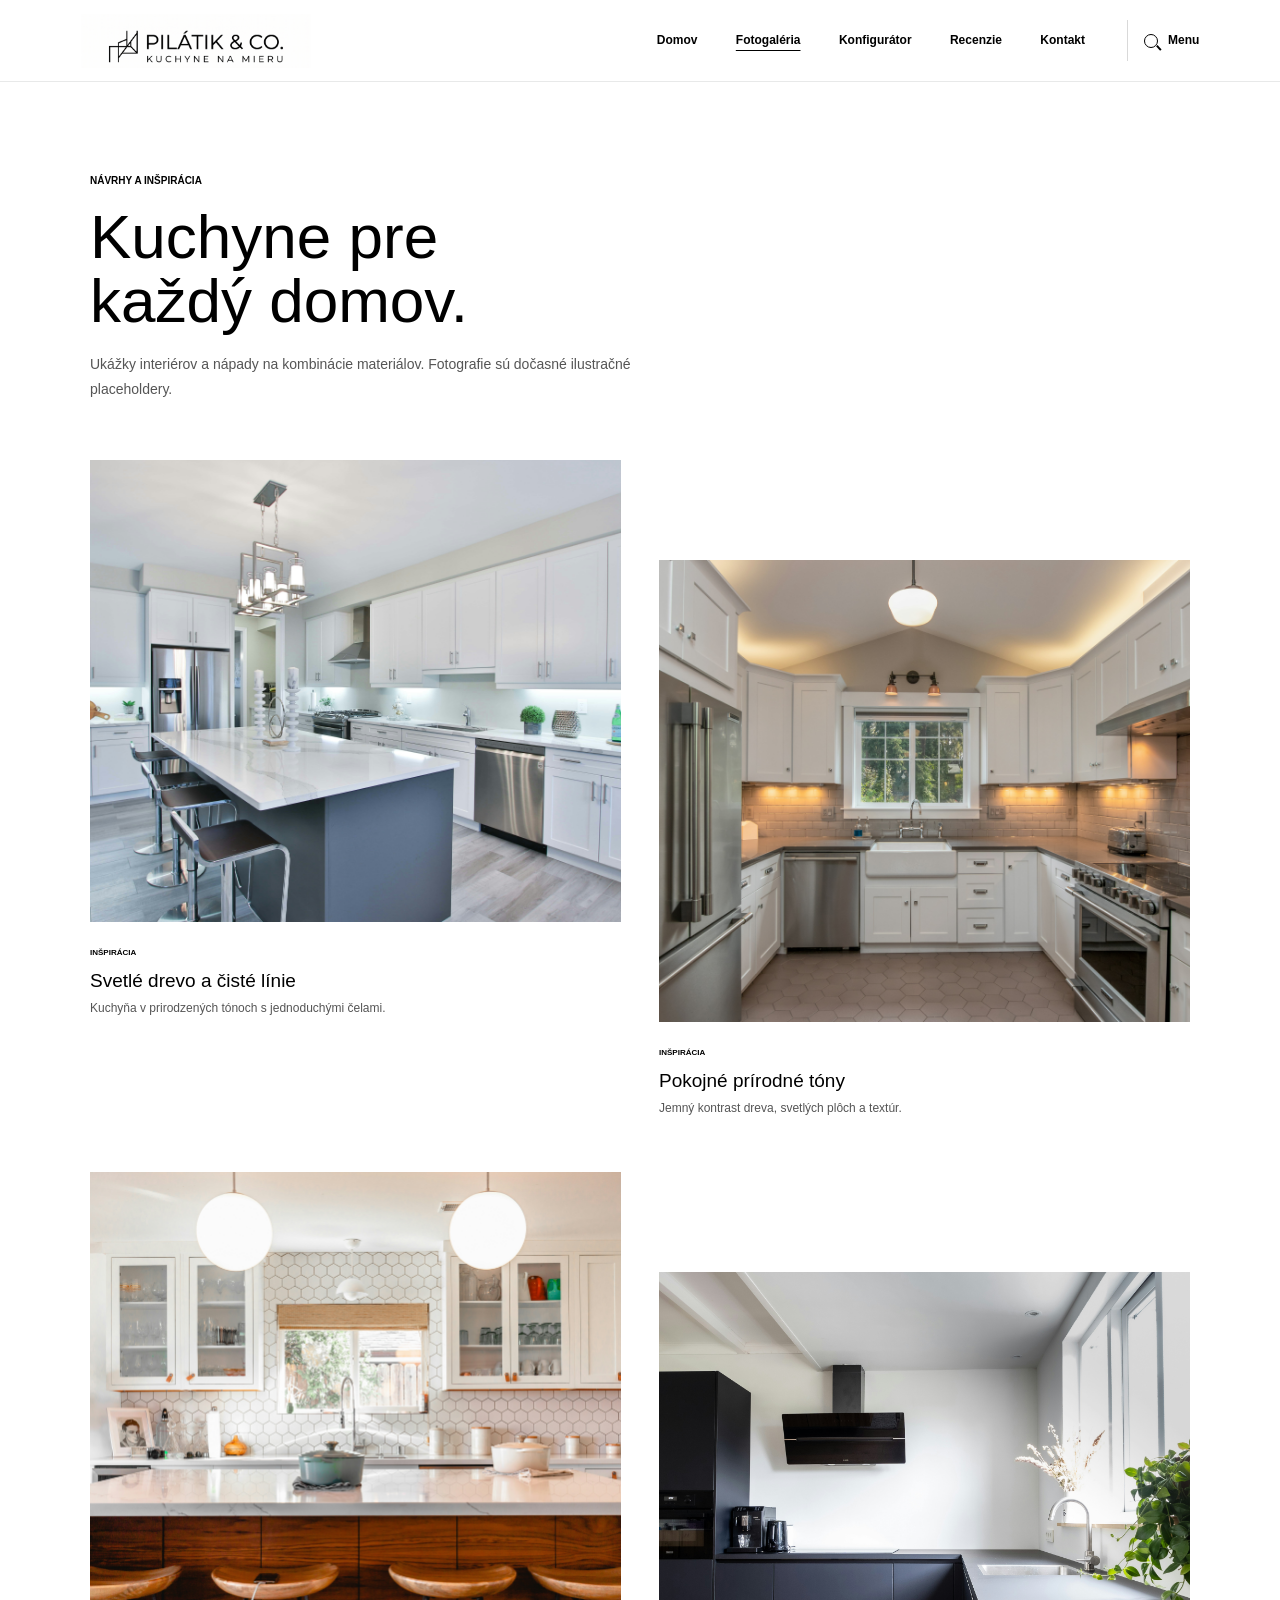
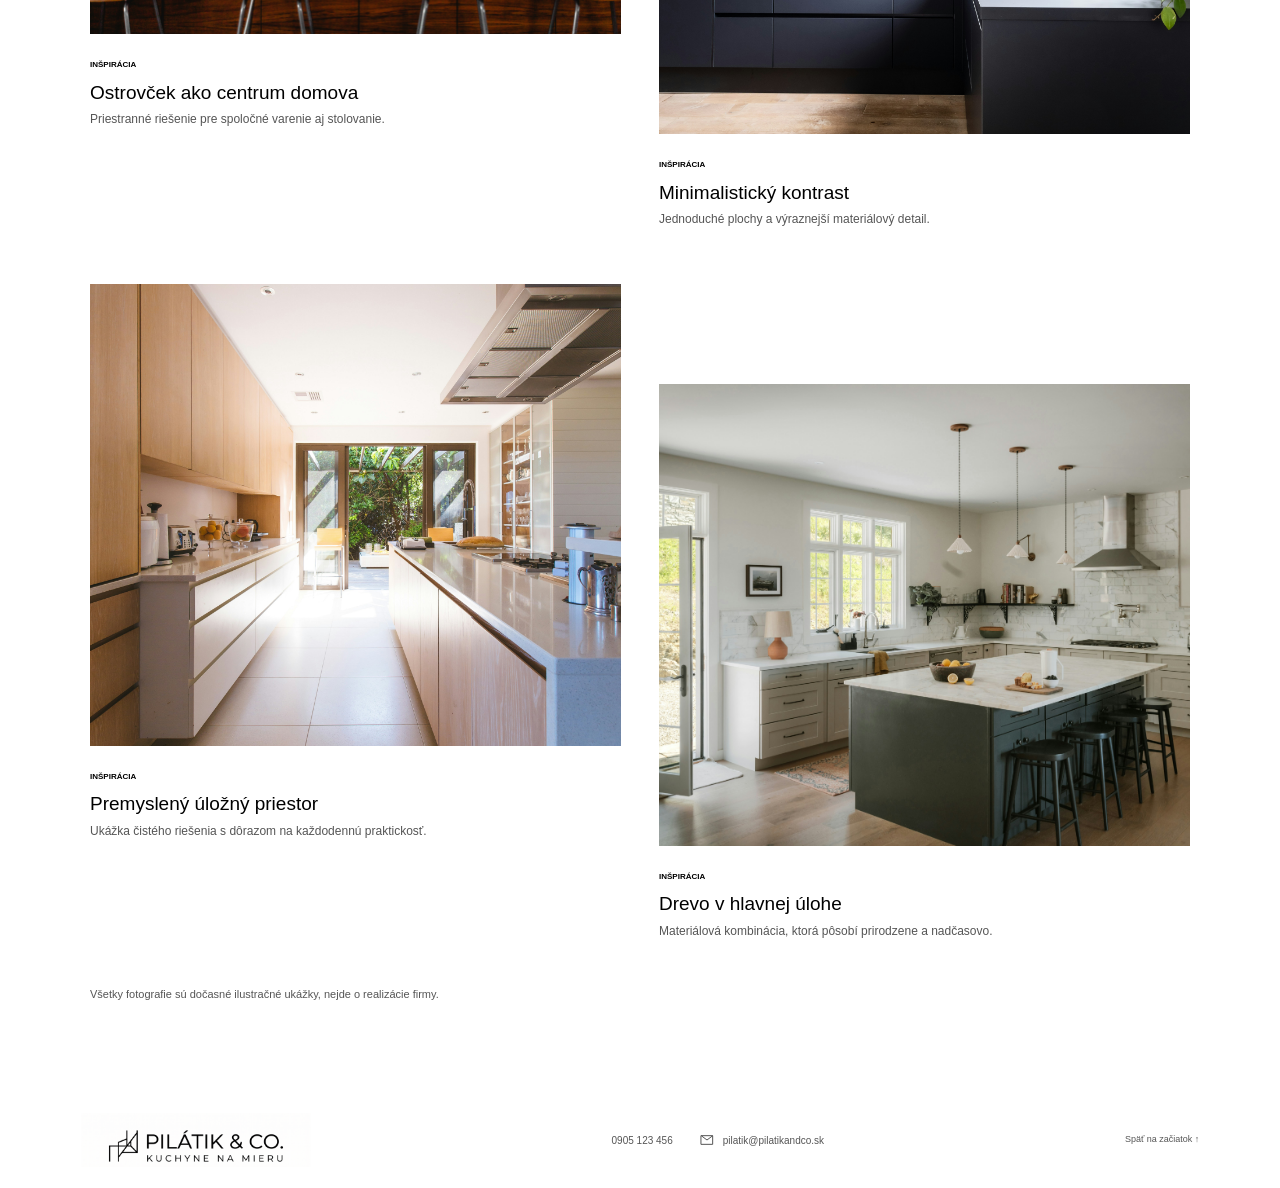
==== commit 45633f5e: "fotky do galérie" ====
--- a/galeria.html
+++ b/galeria.html
@@ -20,12 +20,12 @@
   <main class="page-main" id="top">
     <section class="page-intro"><p class="eyebrow">Návrhy a inšpirácia</p><h1 class="page-title">Kuchyne pre<br><em>každý domov.</em></h1><p>Ukážky interiérov a nápady na kombinácie materiálov. Fotografie sú dočasné ilustračné placeholdery.</p></section>
     <section class="gallery-grid" aria-label="Ukážky kuchýň">
-      <article class="gallery-item"><img src="https://images.unsplash.com/photo-1600607687920-4e2a09cf159d?auto=format&fit=crop&w=1200&q=85" alt="Svetlá kuchyňa s prírodnými drevenými prvkami" loading="lazy"><div><span class="project-type">INŠPIRÁCIA</span><h2>Svetlé drevo a čisté línie</h2><p>Kuchyňa v prirodzených tónoch s jednoduchými čelami.</p></div></article>
-      <article class="gallery-item gallery-item-offset"><img src="https://images.unsplash.com/photo-1600210492486-724fe5c67fb0?auto=format&fit=crop&w=1000&q=85" alt="Jedálenský priestor v svetlých neutrálnych farbách" loading="lazy"><div><span class="project-type">INŠPIRÁCIA</span><h2>Pokojné prírodné tóny</h2><p>Jemný kontrast dreva, svetlých plôch a textúr.</p></div></article>
-      <article class="gallery-item"><img src="https://images.unsplash.com/photo-1600607687939-ce8a6c25118c?auto=format&fit=crop&w=1200&q=85" alt="Moderný kuchynský priestor s veľkým ostrovčekom" loading="lazy"><div><span class="project-type">INŠPIRÁCIA</span><h2>Ostrovček ako centrum domova</h2><p>Priestranné riešenie pre spoločné varenie aj stolovanie.</p></div></article>
-      <article class="gallery-item gallery-item-offset"><img src="https://images.unsplash.com/photo-1600566753086-00f18fb6b3ea?auto=format&fit=crop&w=1000&q=85" alt="Minimalistická kuchyňa v neutrálnych odtieňoch" loading="lazy"><div><span class="project-type">INŠPIRÁCIA</span><h2>Minimalistický kontrast</h2><p>Jednoduché plochy a výraznejší materiálový detail.</p></div></article>
-      <article class="gallery-item"><img src="https://images.unsplash.com/photo-1600607687939-ce8a6c25118c?auto=format&fit=crop&w=1200&q=85" alt="Svetlá kuchyňa s pracovnou doskou a úložným priestorom" loading="lazy"><div><span class="project-type">INŠPIRÁCIA</span><h2>Premyslený úložný priestor</h2><p>Ukážka čistého riešenia s dôrazom na každodennú praktickosť.</p></div></article>
-      <article class="gallery-item gallery-item-offset"><img src="https://images.unsplash.com/photo-1600210492486-724fe5c67fb0?auto=format&fit=crop&w=1000&q=85" alt="Detail jedálenského priestoru s dreveným nábytkom" loading="lazy"><div><span class="project-type">INŠPIRÁCIA</span><h2>Drevo v hlavnej úlohe</h2><p>Materiálová kombinácia, ktorá pôsobí prirodzene a nadčasovo.</p></div></article>
+      <article class="gallery-item"><img src="img/galeria/svetla%CC%81.jpg" alt="Svetlá kuchyňa s prírodnými drevenými prvkami" loading="lazy"><div><span class="project-type">INŠPIRÁCIA</span><h2>Svetlé drevo a čisté línie</h2><p>Kuchyňa v prirodzených tónoch s jednoduchými čelami.</p></div></article>
+      <article class="gallery-item gallery-item-offset"><img src="img/galeria/klasika.jpg" alt="Jedálenský priestor v svetlých neutrálnych farbách" loading="lazy"><div><span class="project-type">INŠPIRÁCIA</span><h2>Pokojné prírodné tóny</h2><p>Jemný kontrast dreva, svetlých plôch a textúr.</p></div></article>
+      <article class="gallery-item"><img src="img/galeria/ostrovc%CC%8Cek.jpg" alt="Moderný kuchynský priestor s veľkým ostrovčekom" loading="lazy"><div><span class="project-type">INŠPIRÁCIA</span><h2>Ostrovček ako centrum domova</h2><p>Priestranné riešenie pre spoločné varenie aj stolovanie.</p></div></article>
+      <article class="gallery-item gallery-item-offset"><img src="img/galeria/c%CC%8Cierna%20kuchyn%CC%8Ca.jpg" alt="Minimalistická kuchyňa v neutrálnych odtieňoch" loading="lazy"><div><span class="project-type">INŠPIRÁCIA</span><h2>Minimalistický kontrast</h2><p>Jednoduché plochy a výraznejší materiálový detail.</p></div></article>
+      <article class="gallery-item"><img src="img/galeria/priestranna%CC%81.jpg" alt="Svetlá kuchyňa s pracovnou doskou a úložným priestorom" loading="lazy"><div><span class="project-type">INŠPIRÁCIA</span><h2>Premyslený úložný priestor</h2><p>Ukážka čistého riešenia s dôrazom na každodennú praktickosť.</p></div></article>
+      <article class="gallery-item gallery-item-offset"><img src="img/galeria/moderna%CC%81.jpg" alt="Detail jedálenského priestoru s dreveným nábytkom" loading="lazy"><div><span class="project-type">INŠPIRÁCIA</span><h2>Drevo v hlavnej úlohe</h2><p>Materiálová kombinácia, ktorá pôsobí prirodzene a nadčasovo.</p></div></article>
     </section>
     <p class="gallery-disclaimer">Všetky fotografie sú dočasné ilustračné ukážky, nejde o realizácie firmy.</p>
   </main>
--- a/styles.css
+++ b/styles.css
@@ -60,7 +60,7 @@
 .text-link { display: inline-flex; gap: 12px; align-items: center; font-size: 11px; font-weight: 700; transition: color .2s; }
 .hero-note { display: flex; align-items: center; gap: 11px; margin-top: 54px; color: var(--muted); font-size: 10px; }
 .note-line { width: 35px; height: 1px; background: var(--clay); }
-.hero-image { grid-column: 1; grid-row: 1; position: relative; min-height: 580px; margin: 38px 2vw 38px 0; background: #bdc0b5 url("https://images.unsplash.com/photo-1600607687939-ce8a6c25118c?auto=format&fit=crop&w=1400&q=85") center 55% / cover; animation: image-in .9s both; }
+.hero-image { grid-column: 1; grid-row: 1; position: relative; min-height: 580px; margin: 38px 2vw 38px 0; background: #bdc0b5 url("img/úvodná stránka/hero sekcia.jpg") center 55% / cover; animation: image-in .9s both; }
 .hero-image::after { content: ""; inset: 0; position: absolute; background: linear-gradient(0deg, #16231d67, transparent 38%); }
 .image-caption { position: absolute; z-index: 1; bottom: 20px; left: 23px; right: 23px; color: white; display: flex; justify-content: space-between; font-size: 9px; }
 .hero-stamp { display: none; }
@@ -82,7 +82,7 @@
 .project-grid { display: grid; grid-template-columns: 1.2fr .8fr; gap: 38px; align-items: start; }
 .project-small { margin-top: 92px; }
 .project-photo { width: 100%; background-color: var(--paper-deep); background-position: center; background-size: cover; }
-.photo-one { aspect-ratio: 1.18; background-image: url("https://images.unsplash.com/photo-1600607687920-4e2a09cf159d?auto=format&fit=crop&w=1200&q=85"); }
+.photo-one { aspect-ratio: 1.18; background-image: url("img/úvodná stránka/Svetlé drevo.jpg"); }
 .photo-two { aspect-ratio: .94; background-image: url("https://images.unsplash.com/photo-1600210492486-724fe5c67fb0?auto=format&fit=crop&w=1000&q=85"); }
 .project-meta { display: flex; justify-content: space-between; align-items: center; padding: 16px 0 0; }
 .project-type { color: var(--clay); font-size: 8px; font-weight: 700; }
@@ -231,7 +231,7 @@
 .home-config-copy .eyebrow { margin-bottom: 16px; }
 .home-config-copy h2 { margin: 0 0 18px; line-height: 1.1; }
 .home-config-copy > p:not(.eyebrow) { max-width: 390px; margin-bottom: 25px; color: var(--muted); font-size: 13px; }
-.home-config-image { min-height: 430px; background: #c8c8c3 url("https://images.unsplash.com/photo-1600607687939-ce8a6c25118c?auto=format&fit=crop&w=1200&q=85") center / cover; }
+.home-config-image { min-height: 430px; background: #c8c8c3 url("img/úvodná stránka/koľko môže stáť vaša predstava.jpg") center / cover; }
 
 .page-main { min-height: calc(100vh - 180px); }
 .page-intro { max-width: 1180px; margin: 0 auto; padding: 92px 40px 58px; }
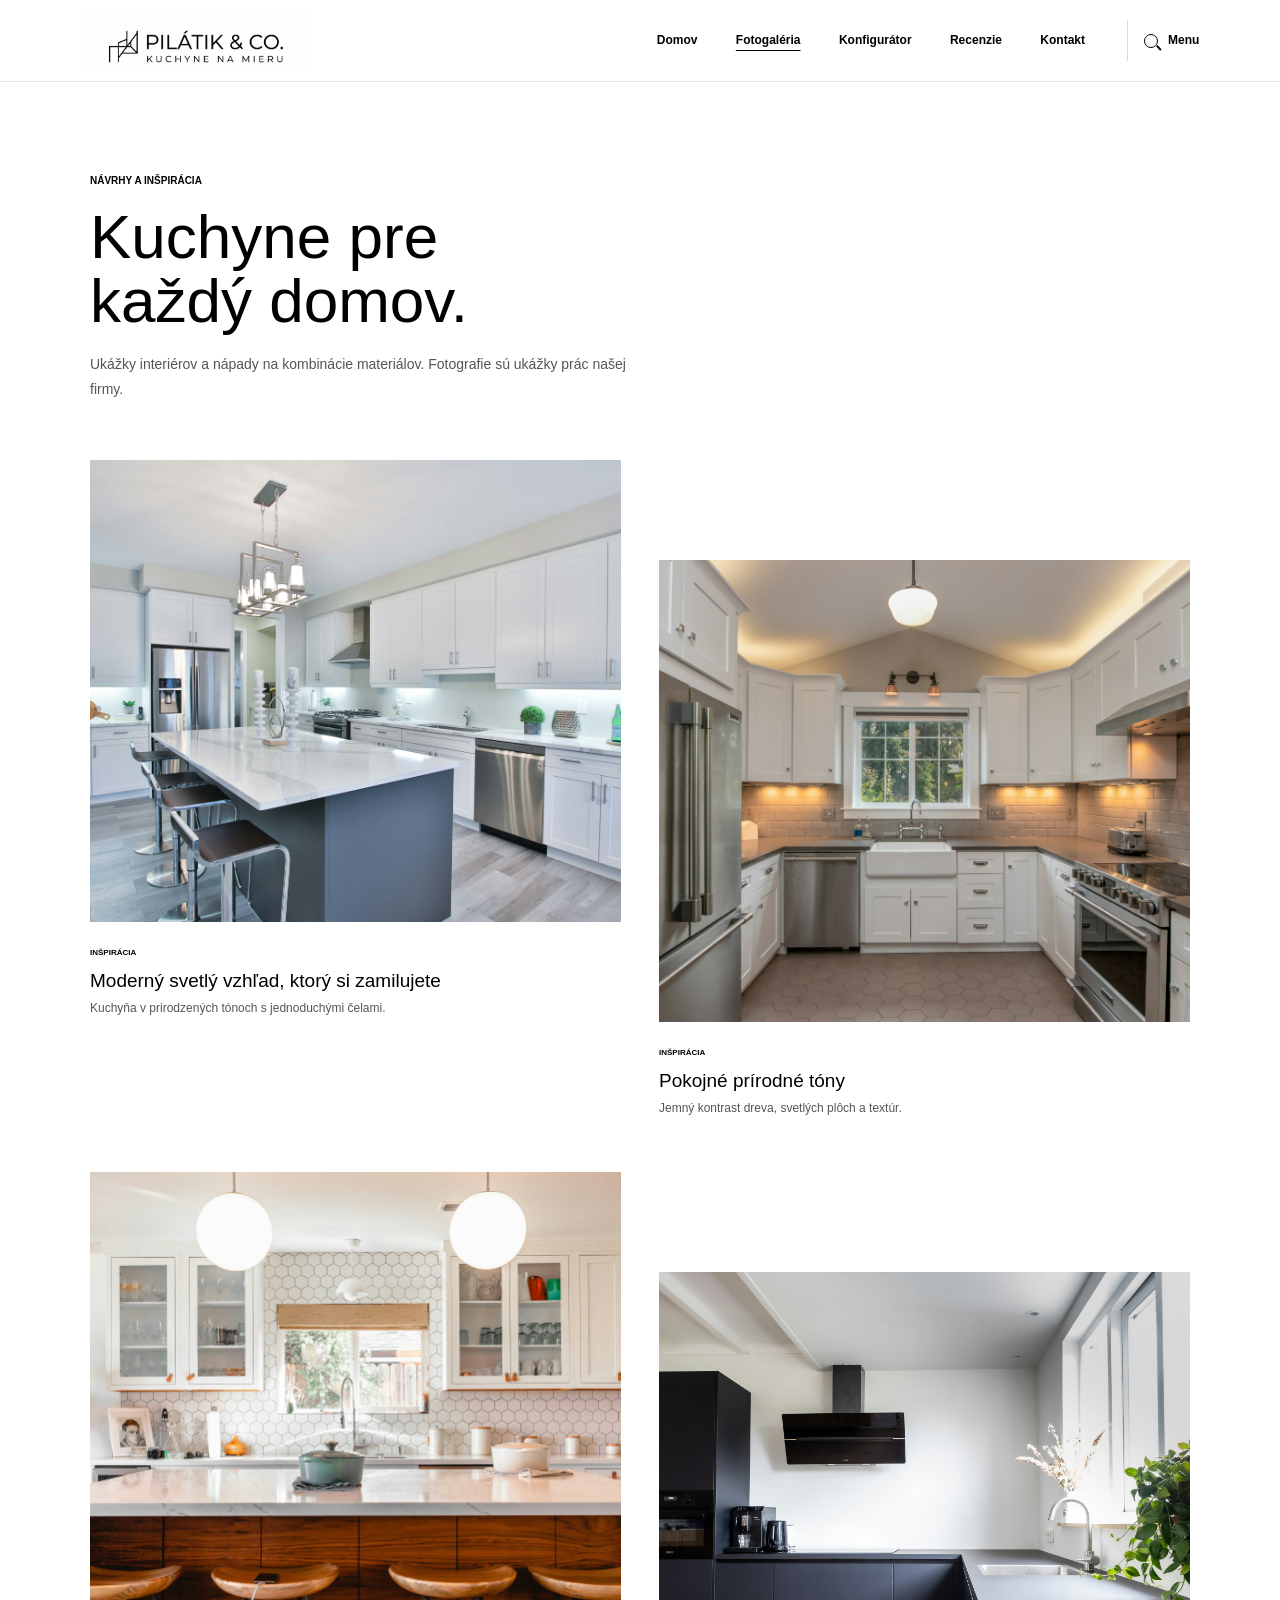
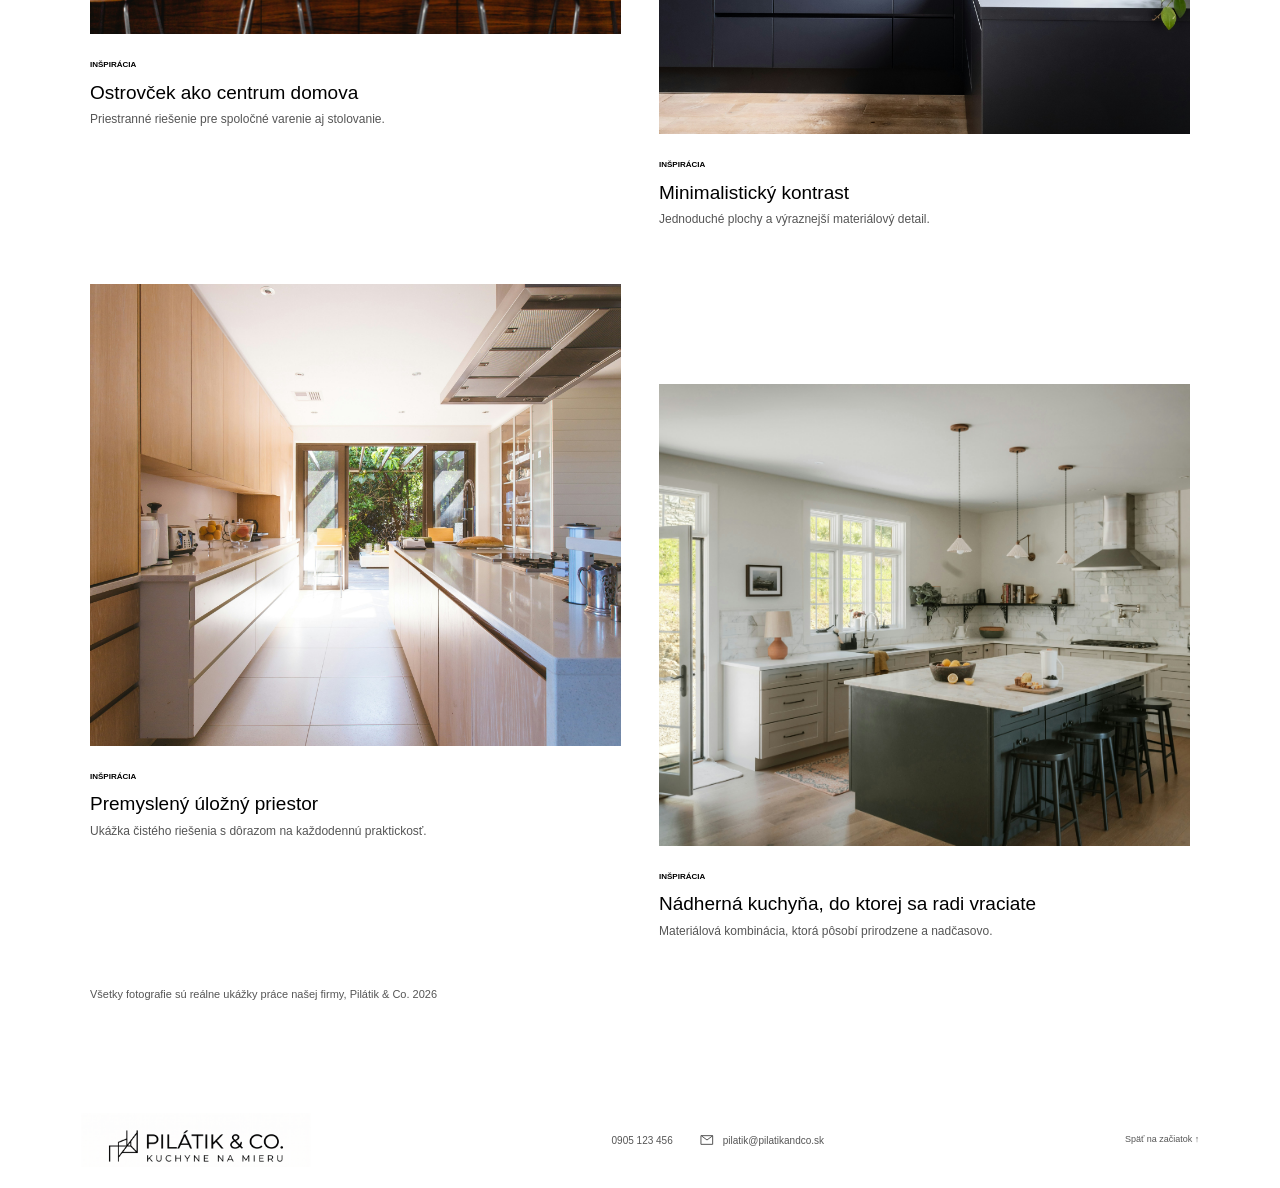
==== commit fa1c856a: "úprava textov" ====
--- a/galeria.html
+++ b/galeria.html
@@ -18,16 +18,16 @@
     <nav class="quick-menu" id="quick-menu" aria-label="Ponuka" hidden><a href="index.html">Domov <span>01</span></a><a href="galeria.html" aria-current="page">Fotogaléria <span>02</span></a><a href="konfigurator.html">Konfigurátor <span>03</span></a><a href="recenzie.html">Recenzie <span>04</span></a><a href="kontakt.html">Kontakt <span>05</span></a></nav>
   </header>
   <main class="page-main" id="top">
-    <section class="page-intro"><p class="eyebrow">Návrhy a inšpirácia</p><h1 class="page-title">Kuchyne pre<br><em>každý domov.</em></h1><p>Ukážky interiérov a nápady na kombinácie materiálov. Fotografie sú dočasné ilustračné placeholdery.</p></section>
+    <section class="page-intro"><p class="eyebrow">Návrhy a inšpirácia</p><h1 class="page-title">Kuchyne pre<br><em>každý domov.</em></h1><p>Ukážky interiérov a nápady na kombinácie materiálov. Fotografie sú ukážky prác našej firmy.</p></section>
     <section class="gallery-grid" aria-label="Ukážky kuchýň">
-      <article class="gallery-item"><img src="img/galeria/svetla%CC%81.jpg" alt="Svetlá kuchyňa s prírodnými drevenými prvkami" loading="lazy"><div><span class="project-type">INŠPIRÁCIA</span><h2>Svetlé drevo a čisté línie</h2><p>Kuchyňa v prirodzených tónoch s jednoduchými čelami.</p></div></article>
+      <article class="gallery-item"><img src="img/galeria/svetla%CC%81.jpg" alt="Svetlá kuchyňa s prírodnými drevenými prvkami" loading="lazy"><div><span class="project-type">INŠPIRÁCIA</span><h2>Moderný svetlý vzhľad, ktorý si zamilujete</h2><p>Kuchyňa v prirodzených tónoch s jednoduchými čelami.</p></div></article>
       <article class="gallery-item gallery-item-offset"><img src="img/galeria/klasika.jpg" alt="Jedálenský priestor v svetlých neutrálnych farbách" loading="lazy"><div><span class="project-type">INŠPIRÁCIA</span><h2>Pokojné prírodné tóny</h2><p>Jemný kontrast dreva, svetlých plôch a textúr.</p></div></article>
       <article class="gallery-item"><img src="img/galeria/ostrovc%CC%8Cek.jpg" alt="Moderný kuchynský priestor s veľkým ostrovčekom" loading="lazy"><div><span class="project-type">INŠPIRÁCIA</span><h2>Ostrovček ako centrum domova</h2><p>Priestranné riešenie pre spoločné varenie aj stolovanie.</p></div></article>
       <article class="gallery-item gallery-item-offset"><img src="img/galeria/c%CC%8Cierna%20kuchyn%CC%8Ca.jpg" alt="Minimalistická kuchyňa v neutrálnych odtieňoch" loading="lazy"><div><span class="project-type">INŠPIRÁCIA</span><h2>Minimalistický kontrast</h2><p>Jednoduché plochy a výraznejší materiálový detail.</p></div></article>
       <article class="gallery-item"><img src="img/galeria/priestranna%CC%81.jpg" alt="Svetlá kuchyňa s pracovnou doskou a úložným priestorom" loading="lazy"><div><span class="project-type">INŠPIRÁCIA</span><h2>Premyslený úložný priestor</h2><p>Ukážka čistého riešenia s dôrazom na každodennú praktickosť.</p></div></article>
-      <article class="gallery-item gallery-item-offset"><img src="img/galeria/moderna%CC%81.jpg" alt="Detail jedálenského priestoru s dreveným nábytkom" loading="lazy"><div><span class="project-type">INŠPIRÁCIA</span><h2>Drevo v hlavnej úlohe</h2><p>Materiálová kombinácia, ktorá pôsobí prirodzene a nadčasovo.</p></div></article>
+      <article class="gallery-item gallery-item-offset"><img src="img/galeria/moderna%CC%81.jpg" alt="Detail jedálenského priestoru s dreveným nábytkom" loading="lazy"><div><span class="project-type">INŠPIRÁCIA</span><h2>Nádherná kuchyňa, do ktorej sa radi vraciate</h2><p>Materiálová kombinácia, ktorá pôsobí prirodzene a nadčasovo.</p></div></article>
     </section>
-    <p class="gallery-disclaimer">Všetky fotografie sú dočasné ilustračné ukážky, nejde o realizácie firmy.</p>
+    <p class="gallery-disclaimer">Všetky fotografie sú reálne ukážky práce našej firmy, Pilátik & Co. 2026</p>
   </main>
   <footer class="site-footer"><a class="brand brand-footer" href="index.html"><img class="brand-logo" src="img/Pila%CC%81tik%20%26%20Co.jpg" alt="Pilátik &amp; Co. – kuchyne na mieru"></a><div class="footer-contact" aria-label="Kontaktné údaje"><a href="tel:+421905123456">0905 123 456</a><a href="mailto:pilatik@pilatikandco.sk"><svg class="footer-mail-icon" viewBox="0 0 24 24" aria-hidden="true"><path d="M3.5 5.5h17v13h-17zM4 6l8 6 8-6"/></svg><span>pilatik@pilatikandco.sk</span></a></div><a href="#top">Späť na začiatok ↑</a></footer>
 </body>
--- a/styles.css
+++ b/styles.css
@@ -83,7 +83,7 @@
 .project-small { margin-top: 92px; }
 .project-photo { width: 100%; background-color: var(--paper-deep); background-position: center; background-size: cover; }
 .photo-one { aspect-ratio: 1.18; background-image: url("img/úvodná stránka/Svetlé drevo.jpg"); }
-.photo-two { aspect-ratio: .94; background-image: url("https://images.unsplash.com/photo-1600210492486-724fe5c67fb0?auto=format&fit=crop&w=1000&q=85"); }
+.photo-two { aspect-ratio: .94; background-image: url("img/úvodná stránka/oby%CC%81vac%CC%8Cka.jpg"); }
 .project-meta { display: flex; justify-content: space-between; align-items: center; padding: 16px 0 0; }
 .project-type { color: var(--clay); font-size: 8px; font-weight: 700; }
 .project h3 { margin: 5px 0 0; font: 600 16px var(--display); }
@@ -241,7 +241,7 @@
 .page-intro + .gallery-grid, .page-intro + .review-summary, .page-intro + .contact-details { margin-top: 0; }
 
 .config-layout { display: grid; grid-template-columns: minmax(300px, .9fr) minmax(440px, 1.1fr); align-items: stretch; background: var(--paper-deep); }
-.config-page-photo { min-height: 760px; background: #c6c6c1 url("https://images.unsplash.com/photo-1600607687939-ce8a6c25118c?auto=format&fit=crop&w=1200&q=85") center / cover; }
+.config-page-photo { min-height: 760px; background: #c6c6c1 url("img/konfigurátor/architekt.jpg") center / cover; }
 .config-panel { width: min(680px, 100%); align-self: center; padding: 60px clamp(35px, 6vw, 88px); }
 .config-panel > .eyebrow { margin-bottom: 24px; }
 .config-form-page { grid-template-columns: repeat(2, minmax(0, 1fr)); gap: 17px 20px; }
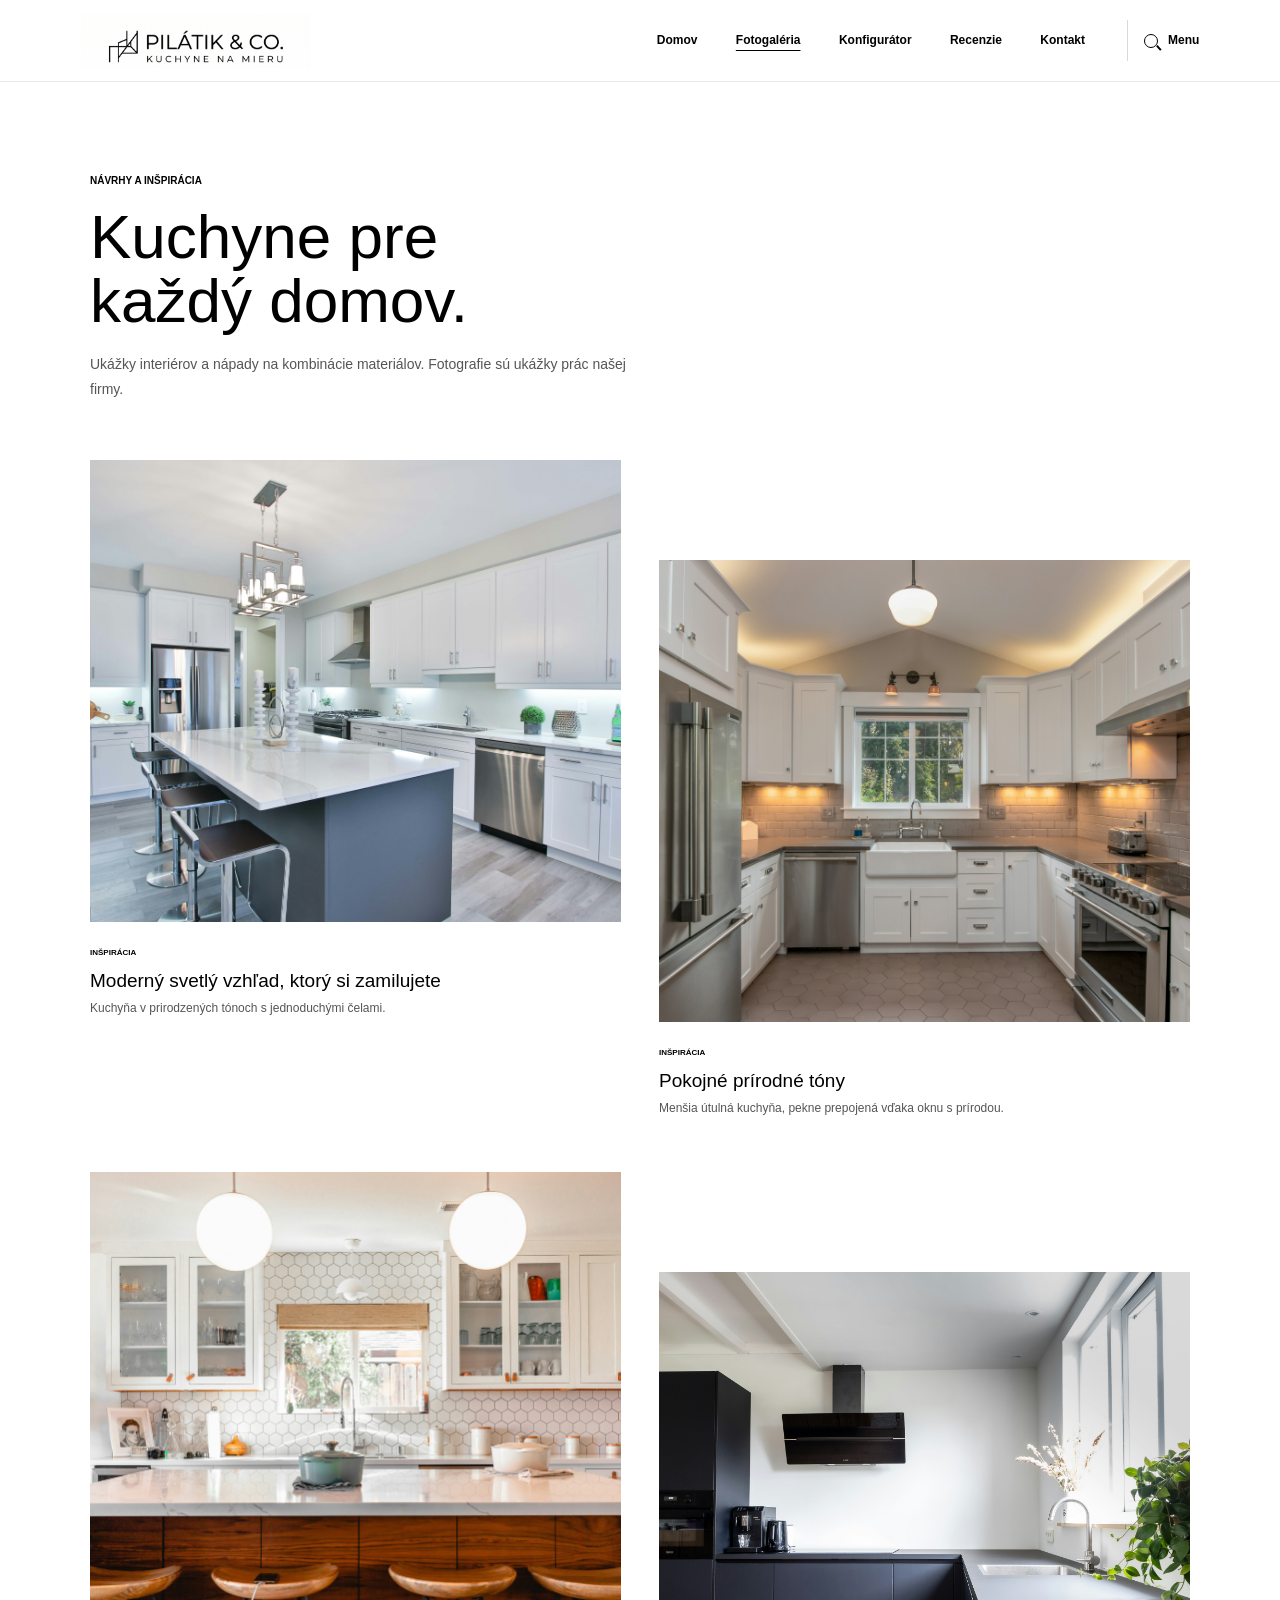
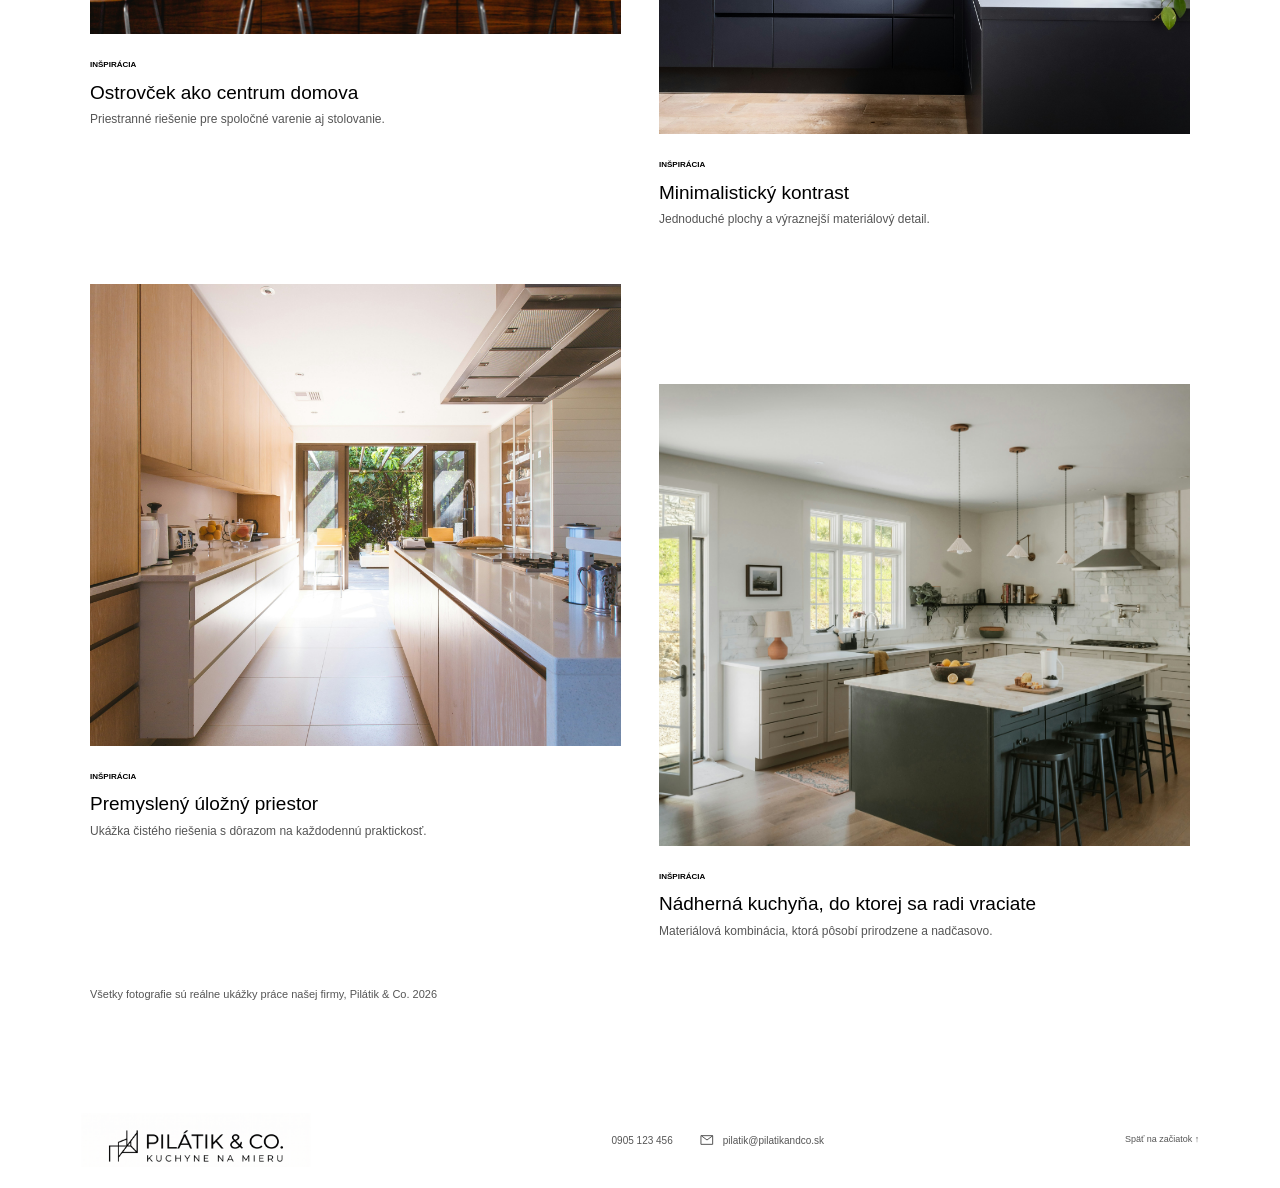
==== commit e273e4de: "texty galeria" ====
--- a/galeria.html
+++ b/galeria.html
@@ -21,7 +21,7 @@
     <section class="page-intro"><p class="eyebrow">Návrhy a inšpirácia</p><h1 class="page-title">Kuchyne pre<br><em>každý domov.</em></h1><p>Ukážky interiérov a nápady na kombinácie materiálov. Fotografie sú ukážky prác našej firmy.</p></section>
     <section class="gallery-grid" aria-label="Ukážky kuchýň">
       <article class="gallery-item"><img src="img/galeria/svetla%CC%81.jpg" alt="Svetlá kuchyňa s prírodnými drevenými prvkami" loading="lazy"><div><span class="project-type">INŠPIRÁCIA</span><h2>Moderný svetlý vzhľad, ktorý si zamilujete</h2><p>Kuchyňa v prirodzených tónoch s jednoduchými čelami.</p></div></article>
-      <article class="gallery-item gallery-item-offset"><img src="img/galeria/klasika.jpg" alt="Jedálenský priestor v svetlých neutrálnych farbách" loading="lazy"><div><span class="project-type">INŠPIRÁCIA</span><h2>Pokojné prírodné tóny</h2><p>Jemný kontrast dreva, svetlých plôch a textúr.</p></div></article>
+      <article class="gallery-item gallery-item-offset"><img src="img/galeria/klasika.jpg" alt="Jedálenský priestor v svetlých neutrálnych farbách" loading="lazy"><div><span class="project-type">INŠPIRÁCIA</span><h2>Pokojné prírodné tóny</h2><p>Menšia útulná kuchyňa, pekne prepojená vďaka oknu s prírodou.</p></div></article>
       <article class="gallery-item"><img src="img/galeria/ostrovc%CC%8Cek.jpg" alt="Moderný kuchynský priestor s veľkým ostrovčekom" loading="lazy"><div><span class="project-type">INŠPIRÁCIA</span><h2>Ostrovček ako centrum domova</h2><p>Priestranné riešenie pre spoločné varenie aj stolovanie.</p></div></article>
       <article class="gallery-item gallery-item-offset"><img src="img/galeria/c%CC%8Cierna%20kuchyn%CC%8Ca.jpg" alt="Minimalistická kuchyňa v neutrálnych odtieňoch" loading="lazy"><div><span class="project-type">INŠPIRÁCIA</span><h2>Minimalistický kontrast</h2><p>Jednoduché plochy a výraznejší materiálový detail.</p></div></article>
       <article class="gallery-item"><img src="img/galeria/priestranna%CC%81.jpg" alt="Svetlá kuchyňa s pracovnou doskou a úložným priestorom" loading="lazy"><div><span class="project-type">INŠPIRÁCIA</span><h2>Premyslený úložný priestor</h2><p>Ukážka čistého riešenia s dôrazom na každodennú praktickosť.</p></div></article>
--- a/styles.css
+++ b/styles.css
@@ -87,8 +87,6 @@
 .project-meta { display: flex; justify-content: space-between; align-items: center; padding: 16px 0 0; }
 .project-type { color: var(--clay); font-size: 8px; font-weight: 700; }
 .project h3 { margin: 5px 0 0; font: 600 16px var(--display); }
-.project-arrow { width: 34px; height: 34px; border: 1px solid var(--line); display: grid; place-items: center; transition: background .2s; }
-.project:hover .project-arrow { background: var(--paper-deep); }
 .project-disclaimer { margin: 9px 0 0; color: var(--muted); font-size: 10px; line-height: 1.65; }
 .gallery-note { display: flex; gap: 9px; align-items: center; margin-top: 32px; color: var(--muted); font-size: 10px; }
 .gallery-dot { width: 6px; height: 6px; background: var(--clay); border-radius: 50%; }
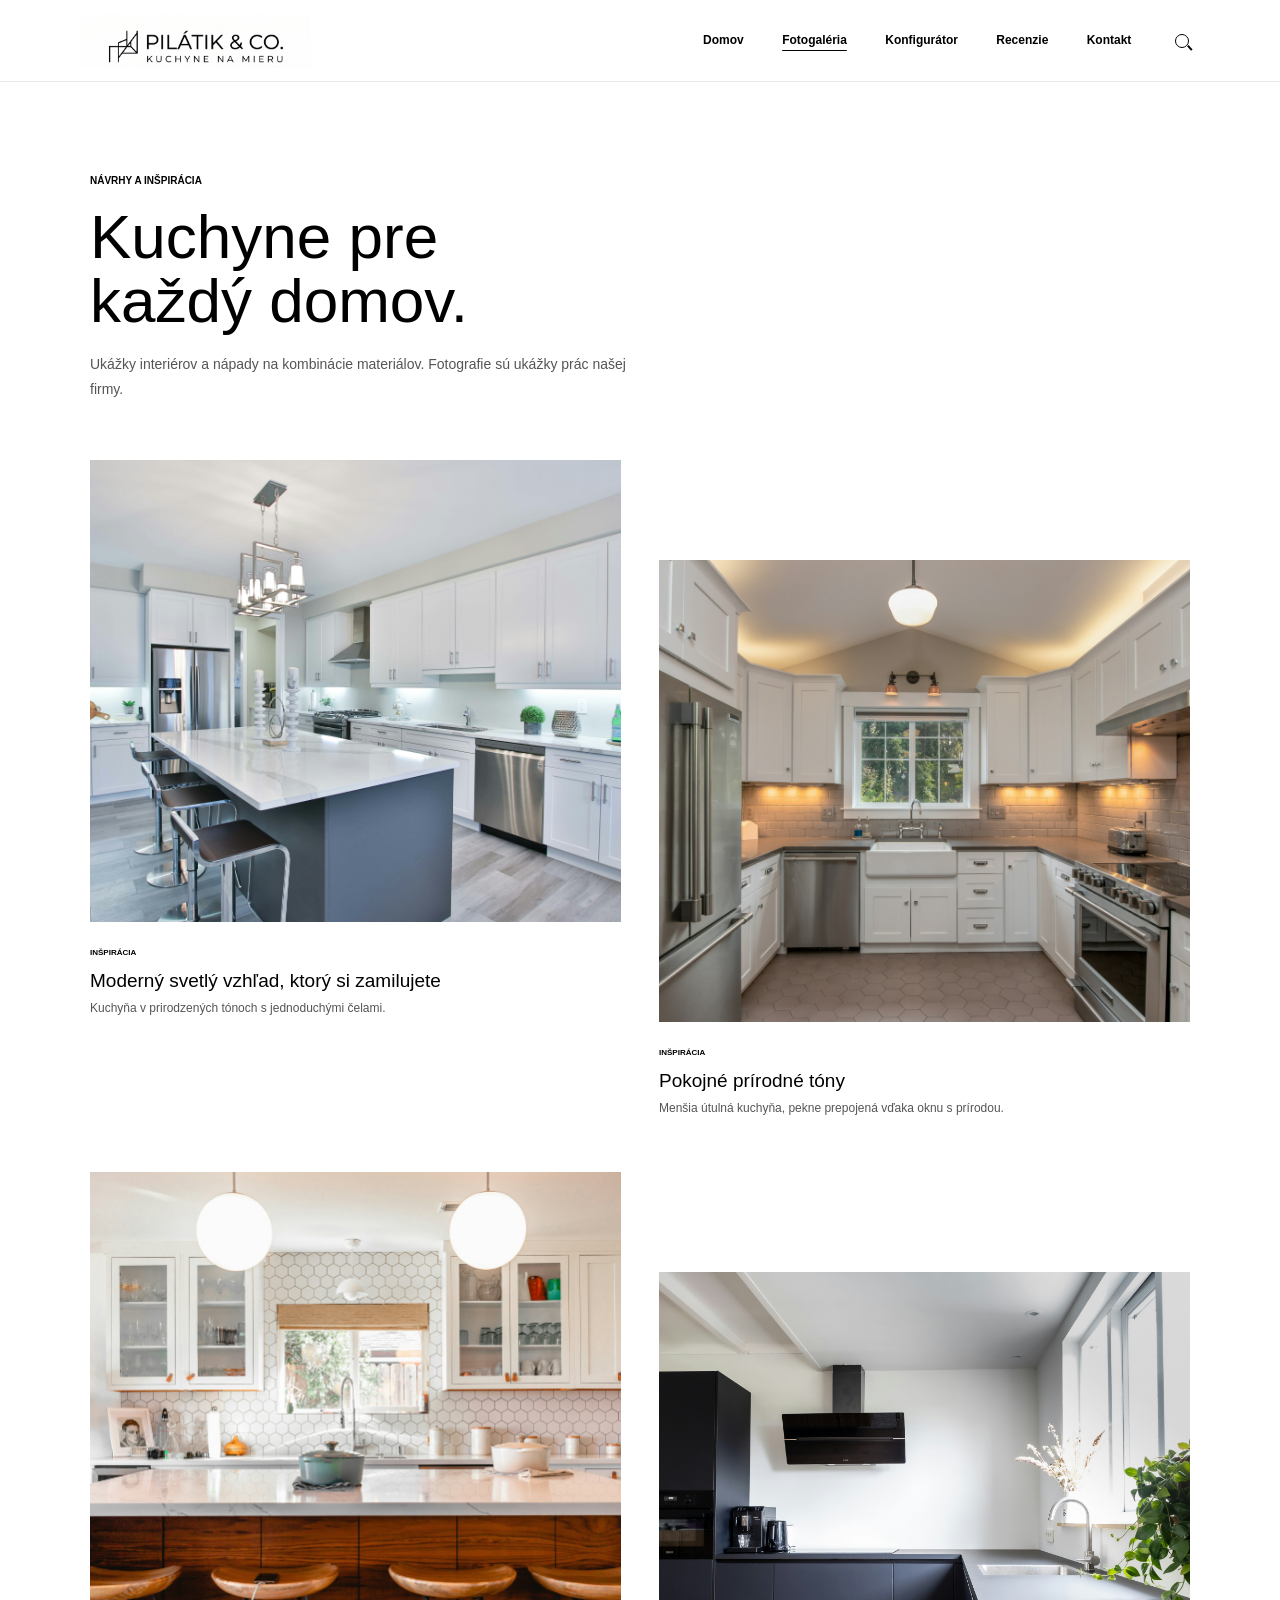
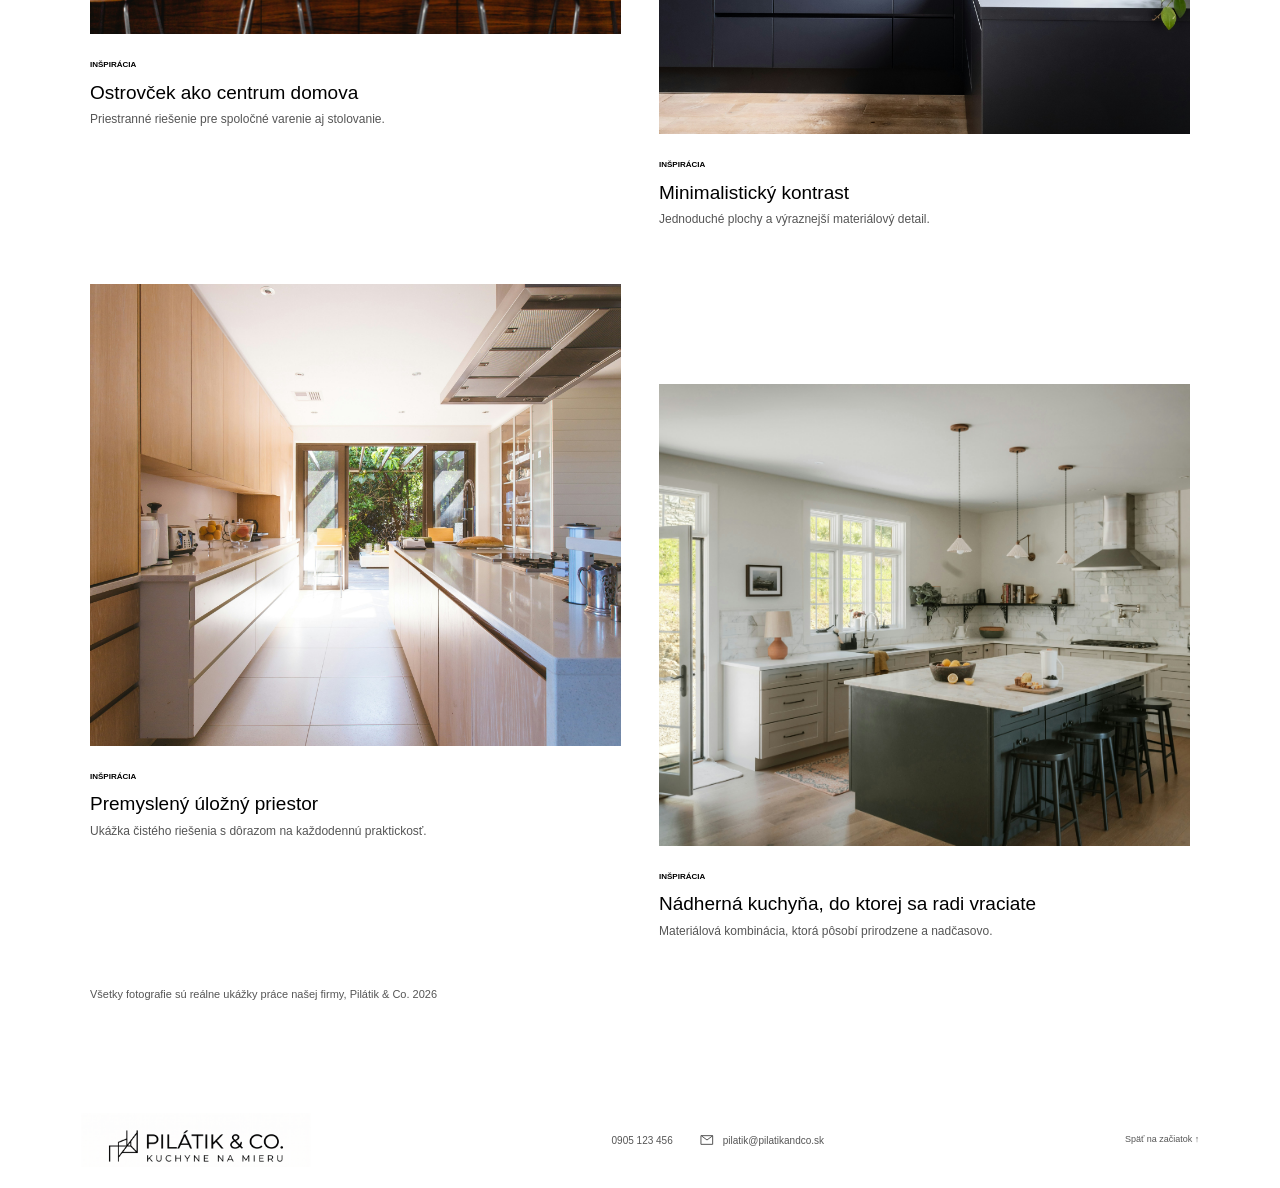
==== commit 8746bd48: "Lupa- vyhladavanie" ====
--- a/galeria.html
+++ b/galeria.html
@@ -14,8 +14,9 @@
   <header class="site-header">
     <a class="brand" href="index.html" aria-label="Domov, Pilátik &amp; Co."><img class="brand-logo" src="img/Pila%CC%81tik%20%26%20Co.jpg" alt=""></a>
     <nav class="desktop-nav" aria-label="Hlavná navigácia"><a href="index.html">Domov</a><a href="galeria.html" aria-current="page">Fotogaléria</a><a href="konfigurator.html">Konfigurátor</a><a href="recenzie.html">Recenzie</a><a href="kontakt.html">Kontakt</a></nav>
-    <button class="menu-toggle" type="button" aria-expanded="false" aria-controls="quick-menu" aria-label="Otvoriť ponuku"><span class="search-icon" aria-hidden="true"></span><span>Menu</span></button>
+    <div class="header-actions"><button class="search-toggle" type="button" aria-expanded="false" aria-controls="search-panel" aria-label="Otvoriť vyhľadávanie"><span class="search-icon" aria-hidden="true"></span></button><button class="menu-toggle" type="button" aria-expanded="false" aria-controls="quick-menu">Menu</button></div>
     <nav class="quick-menu" id="quick-menu" aria-label="Ponuka" hidden><a href="index.html">Domov <span>01</span></a><a href="galeria.html" aria-current="page">Fotogaléria <span>02</span></a><a href="konfigurator.html">Konfigurátor <span>03</span></a><a href="recenzie.html">Recenzie <span>04</span></a><a href="kontakt.html">Kontakt <span>05</span></a></nav>
+    <section class="search-panel" id="search-panel" aria-label="Vyhľadávanie" hidden><form class="search-form" role="search"><label class="visually-hidden" for="site-search">Čo hľadáte?</label><input id="site-search" type="search" placeholder="Čo hľadáte?" autocomplete="off"><button class="search-close" type="button" aria-label="Zatvoriť vyhľadávanie">×</button></form><p class="search-heading">NAJVYHĽADÁVANEJŠIE</p><nav class="search-suggestions" aria-label="Najvyhľadávanejšie"><a href="galeria.html">Kuchyňa s ostrovčekom</a><a href="konfigurator.html">Masívne drevo a dýha</a><a href="konfigurator.html">Orientačná kalkulácia ceny</a><a href="kontakt.html">Zameranie a osobná konzultácia</a></nav></section>
   </header>
   <main class="page-main" id="top">
     <section class="page-intro"><p class="eyebrow">Návrhy a inšpirácia</p><h1 class="page-title">Kuchyne pre<br><em>každý domov.</em></h1><p>Ukážky interiérov a nápady na kombinácie materiálov. Fotografie sú ukážky prác našej firmy.</p></section>
--- a/styles.css
+++ b/styles.css
@@ -24,11 +24,13 @@
 .brand-logo { display: block; width: 230px; height: 54px; object-fit: cover; object-position: center 42%; }
 .brand-mark { width: 35px; height: 35px; border: 1px solid var(--ink); display: grid; place-items: center; font: 600 18px/1 Georgia, serif; }
 .brand-sub { display: block; margin-top: 5px; font: 500 8px/1 var(--body); letter-spacing: 0; color: var(--muted); }
-.desktop-nav { display: flex; align-items: center; gap: clamp(20px, 3vw, 46px); margin-left: auto; margin-right: 42px; }
+.desktop-nav { display: flex; align-items: center; gap: clamp(20px, 3vw, 46px); margin-left: auto; margin-right: 34px; }
 .desktop-nav a, .menu-toggle { font-size: 12px; font-weight: 600; }
 .desktop-nav a { transition: color .2s ease; }
 .desktop-nav a:hover, .text-link:hover { color: var(--clay); }
-.menu-toggle { display: flex; align-items: center; gap: 10px; padding: 11px 0 11px 16px; border: 0; border-left: 1px solid var(--line); background: transparent; cursor: pointer; }
+.header-actions { display: flex; align-items: center; gap: 18px; }
+.search-toggle, .menu-toggle, .search-close { display: inline-flex; align-items: center; justify-content: center; padding: 10px; border: 0; background: transparent; cursor: pointer; }
+.menu-toggle { display: none; padding: 10px 0 10px 16px; border-left: 1px solid var(--line); }
 .search-icon { width: 14px; height: 14px; border: 1.5px solid currentColor; border-radius: 50%; display: inline-block; position: relative; }
 .search-icon::after { content: ""; width: 6px; height: 1.5px; background: currentColor; position: absolute; right: -5px; bottom: -2px; transform: rotate(48deg); }
 .quick-menu { position: absolute; right: 6.3vw; top: 70px; width: min(330px, calc(100vw - 32px)); padding: 12px 24px; background: var(--ink); color: var(--paper); box-shadow: 0 16px 40px #18272030; }
@@ -36,6 +38,18 @@
 .quick-menu a { min-height: 54px; border-bottom: 1px solid #ffffff25; display: flex; justify-content: space-between; align-items: center; font: 600 14px var(--display); }
 .quick-menu a:last-child { border-bottom: 0; }
 .quick-menu a span { color: #c8a58d; font: 500 10px var(--body); }
+.search-panel { position: absolute; top: 70px; right: 6.3vw; width: min(430px, calc(100vw - 32px)); padding: 22px 24px 18px; background: var(--paper); box-shadow: 0 16px 40px #18272030; }
+.search-panel[hidden] { display: none; }
+.search-form { display: flex; align-items: center; gap: 12px; border-bottom: 1px solid var(--line); }
+.search-form input { flex: 1; min-width: 0; padding: 10px 0; border: 0; outline: 0; font-size: 16px; }
+.search-form input:focus-visible { outline: 2px solid var(--ink); outline-offset: 4px; }
+.search-close { font-size: 26px; line-height: 1; }
+.search-heading { margin: 22px 0 8px; color: var(--muted); font-size: 9px; font-weight: 700; letter-spacing: .08em; }
+.search-suggestions { display: grid; }
+.search-suggestions a { padding: 9px 0; border-bottom: 1px solid var(--line); font-size: 12px; }
+.search-suggestions a:last-child { border-bottom: 0; }
+.search-suggestions a:hover { color: var(--clay); }
+.visually-hidden { position: absolute; width: 1px; height: 1px; padding: 0; margin: -1px; overflow: hidden; clip: rect(0, 0, 0, 0); white-space: nowrap; border: 0; }
 
 .hero { position: relative; min-height: min(740px, calc(100vh - 82px)); display: grid; grid-template-columns: 1.05fr .95fr; padding: 0 6.3vw; overflow: hidden; }
 .hero-copy { grid-column: 2; grid-row: 1; align-self: center; padding: 70px 0 70px 5vw; position: relative; z-index: 1; animation: rise-in .7s both; }
@@ -144,7 +158,8 @@
 
 @media (max-width: 850px) {
   .site-header { height: 72px; padding: 0 5vw; }
-  .desktop-nav { gap: 18px; margin-right: 24px; }
+  .brand-logo { width: 180px; }
+  .desktop-nav { gap: 12px; margin-right: 18px; }
   .desktop-nav a { font-size: 10px; }
   .hero { min-height: unset; padding: 0 5vw; grid-template-columns: 1fr 1fr; }
   .hero-copy { padding: 55px 8px 55px 0; }
@@ -166,7 +181,9 @@
   .brand-logo { width: 190px; height: 44px; }
   .brand-mark { width: 31px; height: 31px; }
   .desktop-nav { display: none; }
-  .menu-toggle { font-size: 11px; }
+  .header-actions { gap: 10px; }
+  .menu-toggle { display: inline-flex; font-size: 11px; }
+  .search-panel { top: 59px; right: 15px; }
   .quick-menu { top: 59px; right: 15px; }
   .hero { display: flex; flex-direction: column; padding: 0 20px; }
   .hero-copy { padding: 52px 0 28px; }
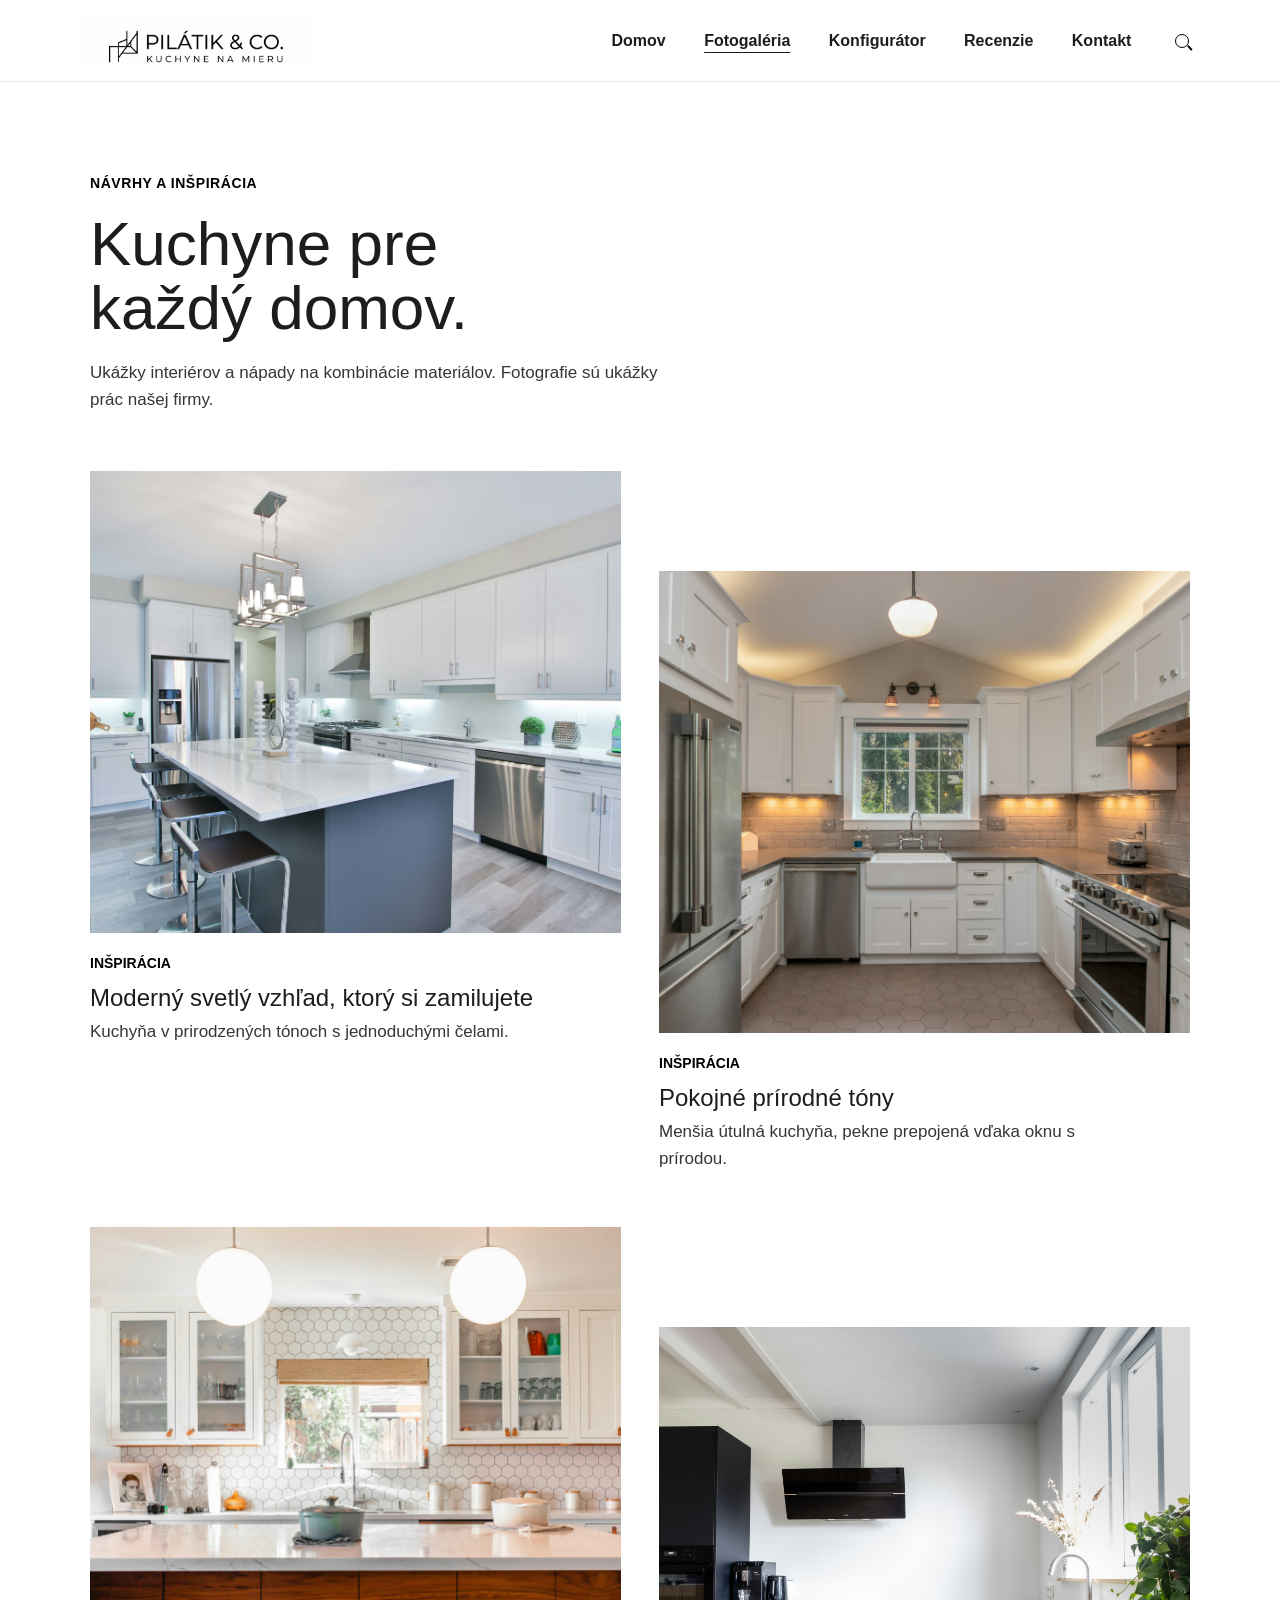
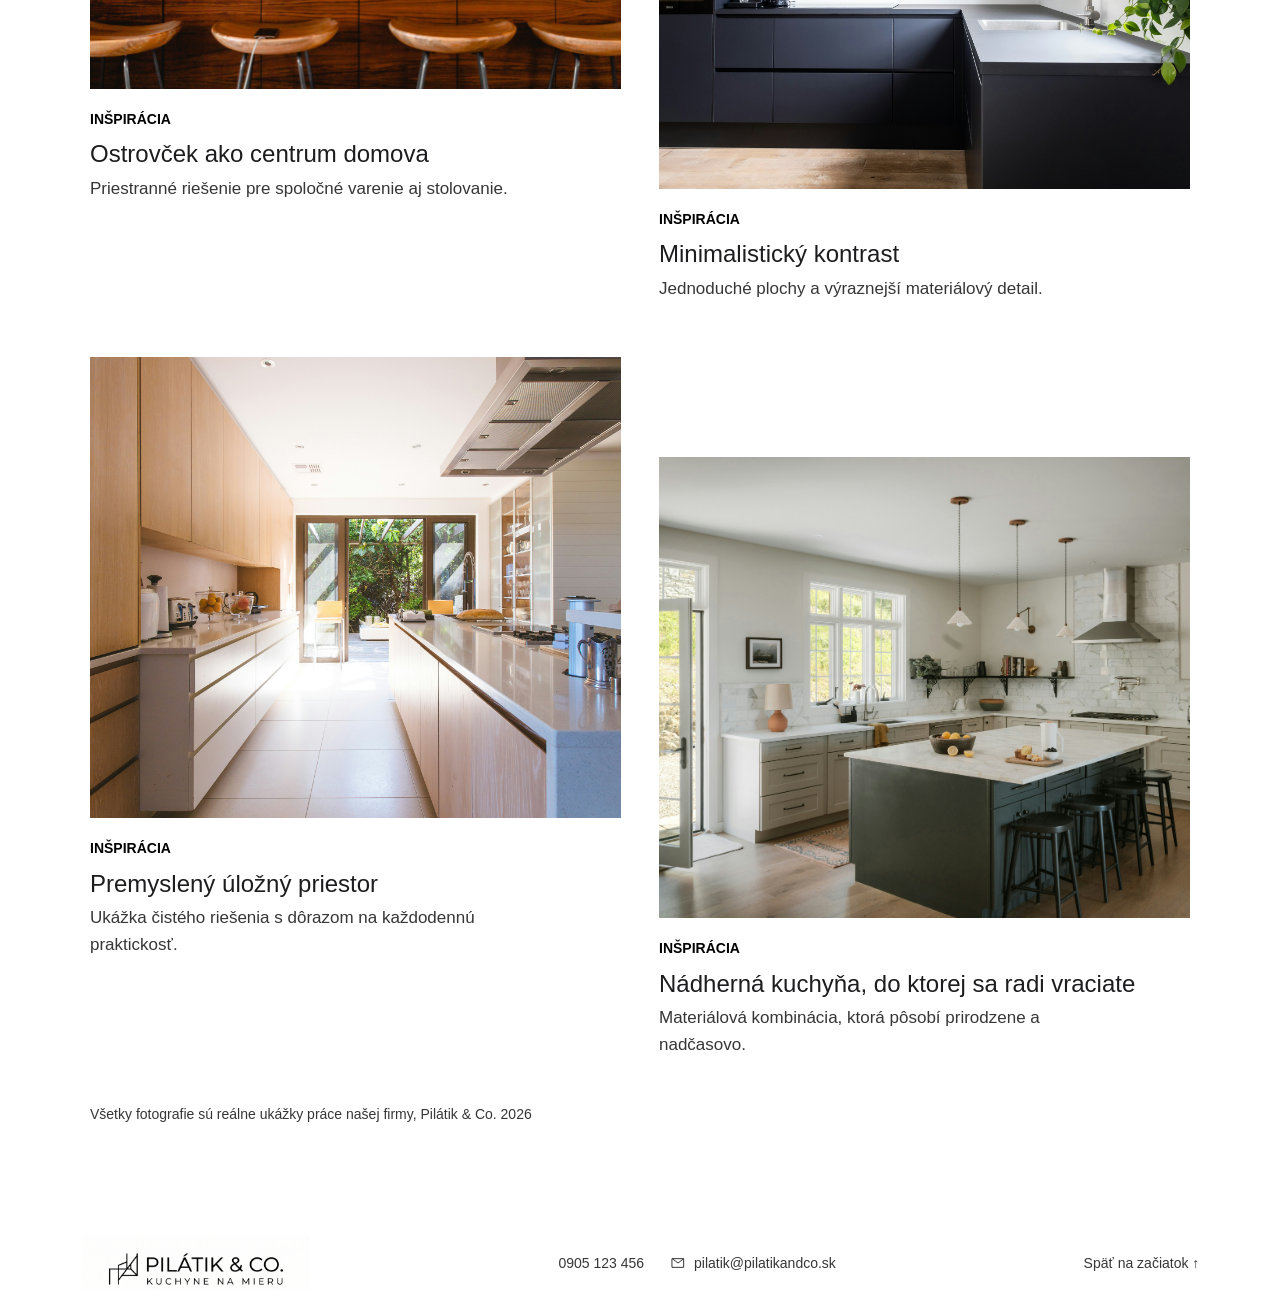
==== commit b64eaec2: "zväčšenie obrázkov" ====
--- a/galeria.html
+++ b/galeria.html
@@ -21,13 +21,25 @@
   <main class="page-main" id="top">
     <section class="page-intro"><p class="eyebrow">Návrhy a inšpirácia</p><h1 class="page-title">Kuchyne pre<br><em>každý domov.</em></h1><p>Ukážky interiérov a nápady na kombinácie materiálov. Fotografie sú ukážky prác našej firmy.</p></section>
     <section class="gallery-grid" aria-label="Ukážky kuchýň">
-      <article class="gallery-item"><img src="img/galeria/svetla%CC%81.jpg" alt="Svetlá kuchyňa s prírodnými drevenými prvkami" loading="lazy"><div><span class="project-type">INŠPIRÁCIA</span><h2>Moderný svetlý vzhľad, ktorý si zamilujete</h2><p>Kuchyňa v prirodzených tónoch s jednoduchými čelami.</p></div></article>
-      <article class="gallery-item gallery-item-offset"><img src="img/galeria/klasika.jpg" alt="Jedálenský priestor v svetlých neutrálnych farbách" loading="lazy"><div><span class="project-type">INŠPIRÁCIA</span><h2>Pokojné prírodné tóny</h2><p>Menšia útulná kuchyňa, pekne prepojená vďaka oknu s prírodou.</p></div></article>
-      <article class="gallery-item"><img src="img/galeria/ostrovc%CC%8Cek.jpg" alt="Moderný kuchynský priestor s veľkým ostrovčekom" loading="lazy"><div><span class="project-type">INŠPIRÁCIA</span><h2>Ostrovček ako centrum domova</h2><p>Priestranné riešenie pre spoločné varenie aj stolovanie.</p></div></article>
-      <article class="gallery-item gallery-item-offset"><img src="img/galeria/c%CC%8Cierna%20kuchyn%CC%8Ca.jpg" alt="Minimalistická kuchyňa v neutrálnych odtieňoch" loading="lazy"><div><span class="project-type">INŠPIRÁCIA</span><h2>Minimalistický kontrast</h2><p>Jednoduché plochy a výraznejší materiálový detail.</p></div></article>
-      <article class="gallery-item"><img src="img/galeria/priestranna%CC%81.jpg" alt="Svetlá kuchyňa s pracovnou doskou a úložným priestorom" loading="lazy"><div><span class="project-type">INŠPIRÁCIA</span><h2>Premyslený úložný priestor</h2><p>Ukážka čistého riešenia s dôrazom na každodennú praktickosť.</p></div></article>
-      <article class="gallery-item gallery-item-offset"><img src="img/galeria/moderna%CC%81.jpg" alt="Detail jedálenského priestoru s dreveným nábytkom" loading="lazy"><div><span class="project-type">INŠPIRÁCIA</span><h2>Nádherná kuchyňa, do ktorej sa radi vraciate</h2><p>Materiálová kombinácia, ktorá pôsobí prirodzene a nadčasovo.</p></div></article>
+      <article class="gallery-item"><button class="gallery-photo-button" type="button"><img src="img/galeria/svetla%CC%81.jpg" alt="Svetlá kuchyňa s prírodnými drevenými prvkami" loading="lazy"></button><div><span class="project-type">INŠPIRÁCIA</span><h2>Moderný svetlý vzhľad, ktorý si zamilujete</h2><p>Kuchyňa v prirodzených tónoch s jednoduchými čelami.</p></div></article>
+      <article class="gallery-item gallery-item-offset"><button class="gallery-photo-button" type="button"><img src="img/galeria/klasika.jpg" alt="Jedálenský priestor v svetlých neutrálnych farbách" loading="lazy"></button><div><span class="project-type">INŠPIRÁCIA</span><h2>Pokojné prírodné tóny</h2><p>Menšia útulná kuchyňa, pekne prepojená vďaka oknu s prírodou.</p></div></article>
+      <article class="gallery-item"><button class="gallery-photo-button" type="button"><img src="img/galeria/ostrovc%CC%8Cek.jpg" alt="Moderný kuchynský priestor s veľkým ostrovčekom" loading="lazy"></button><div><span class="project-type">INŠPIRÁCIA</span><h2>Ostrovček ako centrum domova</h2><p>Priestranné riešenie pre spoločné varenie aj stolovanie.</p></div></article>
+      <article class="gallery-item gallery-item-offset"><button class="gallery-photo-button" type="button"><img src="img/galeria/c%CC%8Cierna%20kuchyn%CC%8Ca.jpg" alt="Minimalistická kuchyňa v neutrálnych odtieňoch" loading="lazy"></button><div><span class="project-type">INŠPIRÁCIA</span><h2>Minimalistický kontrast</h2><p>Jednoduché plochy a výraznejší materiálový detail.</p></div></article>
+      <article class="gallery-item"><button class="gallery-photo-button" type="button"><img src="img/galeria/priestranna%CC%81.jpg" alt="Svetlá kuchyňa s pracovnou doskou a úložným priestorom" loading="lazy"></button><div><span class="project-type">INŠPIRÁCIA</span><h2>Premyslený úložný priestor</h2><p>Ukážka čistého riešenia s dôrazom na každodennú praktickosť.</p></div></article>
+      <article class="gallery-item gallery-item-offset"><button class="gallery-photo-button" type="button"><img src="img/galeria/moderna%CC%81.jpg" alt="Detail jedálenského priestoru s dreveným nábytkom" loading="lazy"></button><div><span class="project-type">INŠPIRÁCIA</span><h2>Nádherná kuchyňa, do ktorej sa radi vraciate</h2><p>Materiálová kombinácia, ktorá pôsobí prirodzene a nadčasovo.</p></div></article>
     </section>
+    <dialog class="gallery-lightbox" id="gallery-lightbox" aria-labelledby="lightbox-title">
+      <button class="lightbox-close" type="button" aria-label="Zatvoriť fotografiu">×</button>
+      <button class="lightbox-arrow lightbox-previous" type="button" aria-label="Predchádzajúca fotografia">‹</button>
+      <figure class="lightbox-figure">
+        <img class="lightbox-image" alt="">
+        <figcaption>
+          <h2 id="lightbox-title"></h2>
+          <p class="lightbox-description"></p>
+        </figcaption>
+      </figure>
+      <button class="lightbox-arrow lightbox-next" type="button" aria-label="Nasledujúca fotografia">›</button>
+    </dialog>
     <p class="gallery-disclaimer">Všetky fotografie sú reálne ukážky práce našej firmy, Pilátik & Co. 2026</p>
   </main>
   <footer class="site-footer"><a class="brand brand-footer" href="index.html"><img class="brand-logo" src="img/Pila%CC%81tik%20%26%20Co.jpg" alt="Pilátik &amp; Co. – kuchyne na mieru"></a><div class="footer-contact" aria-label="Kontaktné údaje"><a href="tel:+421905123456">0905 123 456</a><a href="mailto:pilatik@pilatikandco.sk"><svg class="footer-mail-icon" viewBox="0 0 24 24" aria-hidden="true"><path d="M3.5 5.5h17v13h-17zM4 6l8 6 8-6"/></svg><span>pilatik@pilatikandco.sk</span></a></div><a href="#top">Späť na začiatok ↑</a></footer>
--- a/styles.css
+++ b/styles.css
@@ -2,8 +2,8 @@
   color-scheme: light;
   --paper: #ffffff;
   --paper-deep: #f5f5f5;
-  --ink: #000000;
-  --muted: #555555;
+  --ink: #1d1d1f;
+  --muted: #363636;
   --green: #000000;
   --clay: #000000;
   --line: #d9d9d9;
@@ -13,19 +13,19 @@
 
 * { box-sizing: border-box; }
 html { scroll-behavior: smooth; scroll-padding-top: 6rem; }
-body { margin: 0; background: var(--paper); color: var(--ink); font-family: var(--body); line-height: 1.55; }
+body { margin: 0; background: var(--paper); color: var(--ink); font-family: var(--body); font-size: 17px; line-height: 1.6; }
 a { color: inherit; text-decoration: none; }
 button, input, select { font: inherit; }
 button, a, select { -webkit-tap-highlight-color: transparent; }
 ::selection { color: white; background: var(--clay); }
 
 .site-header { height: 82px; padding: 0 6.3vw; display: flex; align-items: center; justify-content: space-between; position: relative; z-index: 5; border-bottom: 1px solid rgba(30, 45, 39, .1); }
-.brand { display: inline-flex; gap: 11px; align-items: center; font: 800 12px/1.1 var(--display); letter-spacing: 0; }
+.brand { display: inline-flex; gap: 11px; align-items: center; font: 800 14px/1.2 var(--display); letter-spacing: 0; }
 .brand-logo { display: block; width: 230px; height: 54px; object-fit: cover; object-position: center 42%; }
 .brand-mark { width: 35px; height: 35px; border: 1px solid var(--ink); display: grid; place-items: center; font: 600 18px/1 Georgia, serif; }
-.brand-sub { display: block; margin-top: 5px; font: 500 8px/1 var(--body); letter-spacing: 0; color: var(--muted); }
+.brand-sub { display: block; margin-top: 5px; font: 500 14px/1.2 var(--body); letter-spacing: 0; color: var(--muted); }
 .desktop-nav { display: flex; align-items: center; gap: clamp(20px, 3vw, 46px); margin-left: auto; margin-right: 34px; }
-.desktop-nav a, .menu-toggle { font-size: 12px; font-weight: 600; }
+.desktop-nav a, .menu-toggle { font-size: 16px; font-weight: 600; }
 .desktop-nav a { transition: color .2s ease; }
 .desktop-nav a:hover, .text-link:hover { color: var(--clay); }
 .header-actions { display: flex; align-items: center; gap: 18px; }
@@ -35,34 +35,34 @@
 .search-icon::after { content: ""; width: 6px; height: 1.5px; background: currentColor; position: absolute; right: -5px; bottom: -2px; transform: rotate(48deg); }
 .quick-menu { position: absolute; right: 6.3vw; top: 70px; width: min(330px, calc(100vw - 32px)); padding: 12px 24px; background: var(--ink); color: var(--paper); box-shadow: 0 16px 40px #18272030; }
 .quick-menu[hidden] { display: none; }
-.quick-menu a { min-height: 54px; border-bottom: 1px solid #ffffff25; display: flex; justify-content: space-between; align-items: center; font: 600 14px var(--display); }
+.quick-menu a { min-height: 54px; border-bottom: 1px solid #ffffff25; display: flex; justify-content: space-between; align-items: center; font: 600 16px var(--display); }
 .quick-menu a:last-child { border-bottom: 0; }
-.quick-menu a span { color: #c8a58d; font: 500 10px var(--body); }
+.quick-menu a span { color: #c8a58d; font: 500 14px var(--body); }
 .search-panel { position: absolute; top: 70px; right: 6.3vw; width: min(430px, calc(100vw - 32px)); padding: 22px 24px 18px; background: var(--paper); box-shadow: 0 16px 40px #18272030; }
 .search-panel[hidden] { display: none; }
 .search-form { display: flex; align-items: center; gap: 12px; border-bottom: 1px solid var(--line); }
 .search-form input { flex: 1; min-width: 0; padding: 10px 0; border: 0; outline: 0; font-size: 16px; }
 .search-form input:focus-visible { outline: 2px solid var(--ink); outline-offset: 4px; }
 .search-close { font-size: 26px; line-height: 1; }
-.search-heading { margin: 22px 0 8px; color: var(--muted); font-size: 9px; font-weight: 700; letter-spacing: .08em; }
+.search-heading { margin: 22px 0 8px; color: var(--muted); font-size: 14px; font-weight: 700; letter-spacing: .08em; }
 .search-suggestions { display: grid; }
-.search-suggestions a { padding: 9px 0; border-bottom: 1px solid var(--line); font-size: 12px; }
+.search-suggestions a { padding: 9px 0; border-bottom: 1px solid var(--line); font-size: 16px; }
 .search-suggestions a:last-child { border-bottom: 0; }
 .search-suggestions a:hover { color: var(--clay); }
 .visually-hidden { position: absolute; width: 1px; height: 1px; padding: 0; margin: -1px; overflow: hidden; clip: rect(0, 0, 0, 0); white-space: nowrap; border: 0; }
 
 .hero { position: relative; min-height: min(740px, calc(100vh - 82px)); display: grid; grid-template-columns: 1.05fr .95fr; padding: 0 6.3vw; overflow: hidden; }
 .hero-copy { grid-column: 2; grid-row: 1; align-self: center; padding: 70px 0 70px 5vw; position: relative; z-index: 1; animation: rise-in .7s both; }
-.eyebrow { margin: 0 0 24px; color: var(--clay); font: 700 10px/1.3 var(--body); letter-spacing: 0; text-transform: uppercase; }
+.eyebrow { margin: 0 0 24px; color: var(--clay); font: 700 14px/1.4 var(--body); letter-spacing: .04em; text-transform: uppercase; }
 .hero .eyebrow { display: flex; align-items: center; gap: 10px; }
 .hero .eyebrow span { width: 22px; height: 1px; background: var(--clay); }
 h1, h2, h3, p { margin-top: 0; }
 h1, h2 { font-family: var(--display); font-weight: 500; letter-spacing: 0; }
 h1 { margin-bottom: 22px; font-size: clamp(48px, 6vw, 84px); line-height: 1.03; }
 h1 em, h2 em { color: inherit; font-family: inherit; font-style: normal; font-weight: 400; }
-.hero-lead { max-width: 405px; color: var(--muted); font-size: 14px; line-height: 1.85; }
+.hero-lead { max-width: 405px; color: var(--muted); font-size: 17px; line-height: 1.6; }
 .hero-actions { display: flex; align-items: center; gap: 28px; margin-top: 30px; }
-.button { min-height: 50px; display: inline-flex; justify-content: center; align-items: center; gap: 24px; padding: 0 20px; border: 0; font-size: 11px; font-weight: 700; cursor: pointer; transition: background .2s ease, transform .2s ease; }
+.button { min-height: 50px; display: inline-flex; justify-content: center; align-items: center; gap: 24px; padding: 0 20px; border: 0; font-size: 16px; font-weight: 700; cursor: pointer; transition: background .2s ease, transform .2s ease; }
 .button:hover { transform: translateY(-2px); }
 .button span { font-size: 16px; }
 .button-dark { color: white; background: var(--green); }
@@ -71,87 +71,87 @@
 .button-clay:hover { background: #9e4b34; }
 .button-light { color: var(--ink); background: var(--paper); }
 .button-light:hover { background: white; }
-.text-link { display: inline-flex; gap: 12px; align-items: center; font-size: 11px; font-weight: 700; transition: color .2s; }
-.hero-note { display: flex; align-items: center; gap: 11px; margin-top: 54px; color: var(--muted); font-size: 10px; }
+.text-link { display: inline-flex; gap: 12px; align-items: center; font-size: 16px; font-weight: 700; transition: color .2s; }
+.hero-note { display: flex; align-items: center; gap: 11px; margin-top: 54px; color: var(--muted); font-size: 14px; }
 .note-line { width: 35px; height: 1px; background: var(--clay); }
 .hero-image { grid-column: 1; grid-row: 1; position: relative; min-height: 580px; margin: 38px 2vw 38px 0; background: #bdc0b5 url("img/úvodná stránka/hero sekcia.jpg") center 55% / cover; animation: image-in .9s both; }
 .hero-image::after { content: ""; inset: 0; position: absolute; background: linear-gradient(0deg, #16231d67, transparent 38%); }
-.image-caption { position: absolute; z-index: 1; bottom: 20px; left: 23px; right: 23px; color: white; display: flex; justify-content: space-between; font-size: 9px; }
+.image-caption { position: absolute; z-index: 1; bottom: 20px; left: 23px; right: 23px; color: white; display: flex; justify-content: space-between; font-size: 14px; }
 .hero-stamp { display: none; }
 .stamp-star { margin-top: 4px; font-size: 15px; }
-.hero-index { position: absolute; left: 1.6vw; bottom: 52px; writing-mode: vertical-rl; color: #a7a69e; font-size: 9px; }
+.hero-index { position: absolute; left: 1.6vw; bottom: 52px; writing-mode: vertical-rl; color: var(--muted); font-size: 14px; }
 
 .intro-band { min-height: 188px; padding: 38px 11vw; background: var(--paper); color: var(--ink); border-top: 1px solid var(--line); border-bottom: 1px solid var(--line); display: grid; grid-template-columns: 1fr 1.25fr 54px; gap: 8vw; align-items: center; }
 .intro-band p:first-child { margin: 0; font: 400 21px/1.45 var(--display); }
 .intro-band p:first-child strong { font-weight: 700; }
-.intro-band p:nth-child(2) { max-width: 410px; margin: 0; color: var(--muted); font-size: 12px; line-height: 1.8; }
+.intro-band p:nth-child(2) { max-width: 410px; margin: 0; color: var(--muted); font-size: 17px; line-height: 1.6; }
 .round-link { width: 48px; height: 48px; display: grid; place-items: center; border: 1px solid var(--ink); font-size: 19px; transition: background .2s, color .2s; }
 .round-link:hover { background: var(--ink); color: white; }
 
 .section-wrap { padding: 118px 11vw 112px; }
 .section-heading { display: flex; justify-content: space-between; align-items: end; gap: 40px; margin-bottom: 46px; }
 .section-heading .eyebrow, .config-content .eyebrow { margin-bottom: 17px; }
-h2 { margin-bottom: 0; font-size: clamp(38px, 4.5vw, 60px); line-height: 1.12; }
-.section-heading > p { max-width: 320px; margin: 0 0 5px; color: var(--muted); font-size: 12px; line-height: 1.8; }
+h2 { margin-bottom: 0; font-size: 32px; line-height: 1.2; }
+.section-heading > p { max-width: 320px; margin: 0 0 5px; color: var(--muted); font-size: 17px; line-height: 1.6; }
 .project-grid { display: grid; grid-template-columns: 1.2fr .8fr; gap: 38px; align-items: start; }
 .project-small { margin-top: 92px; }
 .project-photo { width: 100%; background-color: var(--paper-deep); background-position: center; background-size: cover; }
 .photo-one { aspect-ratio: 1.18; background-image: url("img/úvodná stránka/Svetlé drevo.jpg"); }
 .photo-two { aspect-ratio: .94; background-image: url("img/úvodná stránka/oby%CC%81vac%CC%8Cka.jpg"); }
 .project-meta { display: flex; justify-content: space-between; align-items: center; padding: 16px 0 0; }
-.project-type { color: var(--clay); font-size: 8px; font-weight: 700; }
-.project h3 { margin: 5px 0 0; font: 600 16px var(--display); }
-.project-disclaimer { margin: 9px 0 0; color: var(--muted); font-size: 10px; line-height: 1.65; }
-.gallery-note { display: flex; gap: 9px; align-items: center; margin-top: 32px; color: var(--muted); font-size: 10px; }
+.project-type { color: var(--clay); font-size: 14px; font-weight: 700; }
+.project h3 { margin: 5px 0 0; font: 600 21px/1.35 var(--display); }
+.project-disclaimer { margin: 9px 0 0; color: var(--muted); font-size: 14px; line-height: 1.6; }
+.gallery-note { display: flex; gap: 9px; align-items: center; margin-top: 32px; color: var(--muted); font-size: 14px; }
 .gallery-dot { width: 6px; height: 6px; background: var(--clay); border-radius: 50%; }
 
 .config-section { display: grid; grid-template-columns: 1fr 1fr; min-height: 690px; background: var(--paper-deep); }
 .config-photo { background: #b6a48e url("https://images.unsplash.com/photo-1600607687939-ce8a6c25118c?auto=format&fit=crop&w=1200&q=85") center / cover; min-height: 620px; }
 .config-content { width: min(520px, 100%); align-self: center; padding: 84px clamp(35px, 7vw, 100px); }
-.config-content h2 { font-size: clamp(38px, 4vw, 54px); }
-.config-intro { max-width: 400px; margin: 19px 0 28px; color: var(--muted); font-size: 12px; line-height: 1.8; }
+.config-content h2 { font-size: 32px; }
+.config-intro { max-width: 400px; margin: 19px 0 28px; color: var(--muted); font-size: 17px; line-height: 1.6; }
 .config-form { display: grid; grid-template-columns: 1fr 1.3fr; align-items: center; column-gap: 14px; }
-.config-form label { display: flex; gap: 10px; align-items: center; padding: 11px 0; border-bottom: 1px solid #c9c1b4; font-size: 10px; color: var(--clay); }
+.config-form label { display: flex; gap: 10px; align-items: center; padding: 11px 0; border-bottom: 1px solid #c9c1b4; font-size: 15px; color: var(--clay); }
 .config-form label span { color: var(--ink); font-weight: 600; }
-.config-form select { width: 100%; height: 43px; padding: 0 22px 0 5px; border: 0; border-bottom: 1px solid #c9c1b4; border-radius: 0; background: transparent; color: var(--muted); font-size: 10px; }
+.config-form select { width: 100%; height: 46px; padding: 0 22px 0 5px; border: 0; border-bottom: 1px solid #c9c1b4; border-radius: 0; background: transparent; color: var(--muted); font-size: 16px; }
 .config-form select:focus, .email-form input:focus { outline: 1px solid var(--clay); outline-offset: 2px; }
 .config-form .button { grid-column: 1 / -1; justify-self: start; margin-top: 23px; }
-.form-note { grid-column: 1 / -1; max-width: 350px; margin: 12px 0 0; color: var(--muted); font-size: 9px; line-height: 1.65; }
+.form-note { grid-column: 1 / -1; max-width: 350px; margin: 12px 0 0; color: var(--muted); font-size: 14px; line-height: 1.6; }
 
 .reviews { min-height: 400px; display: grid; grid-template-columns: 100px 1fr auto; align-items: center; gap: 25px; }
 .review-mark { align-self: start; color: var(--clay); font: 120px/.8 Georgia, serif; }
 .review-copy .eyebrow { margin-bottom: 15px; }
-.review-copy h2 { font-size: clamp(34px, 4vw, 52px); }
-.review-copy > p:last-child { margin: 18px 0 0; color: var(--muted); font-size: 11px; }
+.review-copy h2 { font-size: 32px; }
+.review-copy > p:last-child { margin: 18px 0 0; color: var(--muted); font-size: 17px; }
 .reviews > .text-link { align-self: end; margin-bottom: 45px; white-space: nowrap; }
 
 .contact-section { min-height: 440px; padding: 82px 11vw; display: grid; grid-template-columns: 1.4fr .6fr; gap: 70px; background: var(--clay); color: white; }
 .contact-main .eyebrow { color: #f2c8b7; }
-.contact-main h2 { font-size: clamp(43px, 5vw, 66px); }
-.contact-main h2 em { color: #bdbdbd; }
-.contact-main > p:not(.eyebrow) { max-width: 395px; margin: 18px 0 25px; color: #f2ddd4; font-size: 12px; line-height: 1.8; }
+.contact-main h2 { font-size: 32px; }
+.contact-main h2 em { color: #f0f0f0; }
+.contact-main > p:not(.eyebrow) { max-width: 395px; margin: 18px 0 25px; color: #f2f2f2; font-size: 17px; line-height: 1.6; }
 .contact-side { display: flex; flex-direction: column; justify-content: space-between; padding-top: 12px; }
-.contact-placeholder { display: flex; gap: 14px; align-items: center; color: #f5dfd6; font-size: 10px; line-height: 1.7; }
+.contact-placeholder { display: flex; gap: 14px; align-items: center; color: #f2f2f2; font-size: 14px; line-height: 1.6; }
 .contact-placeholder p { margin: 0; }
 .contact-placeholder strong { color: white; }
 .contact-symbol { width: 40px; height: 40px; display: grid; place-items: center; border: 1px solid #ffffff65; font-size: 18px; }
-.reserve-link { display: flex; justify-content: space-between; align-items: center; padding: 16px 0; border-bottom: 1px solid #ffffff77; font-size: 11px; font-weight: 700; }
+.reserve-link { display: flex; justify-content: space-between; align-items: center; padding: 16px 0; border-bottom: 1px solid #ffffff77; font-size: 16px; font-weight: 700; }
 .reserve-link span:last-child { font-size: 18px; transition: transform .2s; }
 .reserve-link:hover span:last-child { transform: translate(3px, -3px); }
 
-.site-footer { min-height: 95px; padding: 20px 6.3vw; display: flex; justify-content: space-between; align-items: center; gap: 20px; color: var(--muted); font-size: 9px; }
+.site-footer { min-height: 95px; padding: 20px 6.3vw; display: flex; justify-content: space-between; align-items: center; gap: 20px; color: var(--muted); font-size: 14px; }
 .brand-footer { color: var(--ink); }
 .email-dialog { width: min(480px, calc(100vw - 32px)); padding: 45px; border: 0; background: var(--paper); color: var(--ink); box-shadow: 0 25px 80px #10201855; }
 .email-dialog::backdrop { background: #15241d9c; backdrop-filter: blur(3px); }
 .dialog-close-form { position: absolute; right: 15px; top: 10px; }
 .dialog-close { width: 36px; height: 36px; border: 0; background: transparent; color: var(--ink); font-size: 25px; cursor: pointer; }
 .email-dialog .eyebrow { margin-bottom: 15px; }
-.email-dialog h2 { margin-bottom: 24px; font-size: 37px; }
+.email-dialog h2 { margin-bottom: 24px; font-size: 32px; }
 .email-form { display: grid; }
-.email-form label { margin-bottom: 7px; font-size: 10px; font-weight: 700; }
-.email-form input { height: 46px; margin-bottom: 17px; padding: 0 12px; border: 1px solid var(--line); background: white; font-size: 12px; }
+.email-form label { margin-bottom: 7px; font-size: 15px; font-weight: 700; }
+.email-form input { height: 46px; margin-bottom: 17px; padding: 0 12px; border: 1px solid var(--line); background: white; font-size: 16px; }
 .email-form .button { justify-self: start; }
-.dialog-error { color: #9e3f2a; font-size: 11px; }
+.dialog-error { color: #9e3f2a; font-size: 14px; }
 
 @keyframes rise-in { from { opacity: 0; transform: translateY(14px); } to { opacity: 1; transform: translateY(0); } }
 @keyframes image-in { from { opacity: 0; transform: translateX(14px); } to { opacity: 1; transform: translateX(0); } }
@@ -159,8 +159,8 @@
 @media (max-width: 850px) {
   .site-header { height: 72px; padding: 0 5vw; }
   .brand-logo { width: 180px; }
-  .desktop-nav { gap: 12px; margin-right: 18px; }
-  .desktop-nav a { font-size: 10px; }
+  .desktop-nav { display: none; }
+  .menu-toggle { display: inline-flex; }
   .hero { min-height: unset; padding: 0 5vw; grid-template-columns: 1fr 1fr; }
   .hero-copy { padding: 55px 8px 55px 0; }
   .hero-image { min-height: 500px; margin: 28px 0 28px 15px; }
@@ -177,24 +177,21 @@
 @media (max-width: 620px) {
   html { scroll-padding-top: 4rem; }
   .site-header { height: 66px; padding: 0 20px; }
-  .brand { font-size: 10px; }
   .brand-logo { width: 190px; height: 44px; }
   .brand-mark { width: 31px; height: 31px; }
-  .desktop-nav { display: none; }
   .header-actions { gap: 10px; }
-  .menu-toggle { display: inline-flex; font-size: 11px; }
   .search-panel { top: 59px; right: 15px; }
   .quick-menu { top: 59px; right: 15px; }
   .hero { display: flex; flex-direction: column; padding: 0 20px; }
   .hero-copy { padding: 52px 0 28px; }
   .hero .eyebrow { margin-bottom: 20px; }
-  h1 { font-size: clamp(48px, 13vw, 68px); }
-  .hero-lead { max-width: 340px; font-size: 13px; }
+  h1 { font-size: clamp(42px, 11vw, 60px); }
+  .hero-lead { max-width: 340px; font-size: 17px; }
   .hero-actions { gap: 19px; flex-wrap: wrap; }
   .button { min-height: 47px; }
   .hero-note { margin-top: 32px; }
   .hero-image { min-height: 370px; margin: 0 0 25px; background-position: center; }
-  .hero-stamp { top: 15px; right: 12px; width: 76px; height: 76px; font-size: 8px; }
+  .hero-stamp { top: 15px; right: 12px; width: 76px; height: 76px; font-size: 14px; }
   .hero-index { display: none; }
   .intro-band { padding: 35px 22px; grid-template-columns: 1fr 44px; gap: 15px 20px; }
   .intro-band p:first-child { font-size: 19px; }
@@ -212,18 +209,17 @@
   .config-photo { min-height: 340px; }
   .config-content { padding: 65px 22px 72px; }
   .config-form { column-gap: 9px; grid-template-columns: .9fr 1.1fr; }
-  .config-form label { gap: 7px; font-size: 9px; }
-  .config-form select { font-size: 9px; }
+  .config-form label { gap: 7px; font-size: 14px; }
+  .config-form select { font-size: 16px; }
   .reviews { min-height: unset; padding: 70px 22px; grid-template-columns: 39px 1fr; gap: 15px; }
   .review-mark { font-size: 75px; }
-  .review-copy h2 { font-size: 35px; }
+  .review-copy h2 { font-size: 32px; }
   .reviews > .text-link { grid-column: 2; }
   .contact-section { padding: 68px 22px 48px; grid-template-columns: 1fr; gap: 42px; }
-  .contact-main h2 { font-size: 46px; }
+  .contact-main h2 { font-size: 32px; }
   .contact-side { gap: 38px; }
   .site-footer { padding: 25px 20px; flex-wrap: wrap; }
   .site-footer > span { order: 3; width: 100%; }
-  .site-footer > a:last-child { font-size: 9px; }
   .email-dialog { padding: 40px 25px 28px; }
 }
 
@@ -233,10 +229,10 @@
 
 .desktop-nav a[aria-current="page"], .quick-menu a[aria-current="page"] { text-decoration: underline; text-underline-offset: 6px; }
 .button-dark:hover { background: #292929; }
-.hero h1 { font-size: 68px; }
-.section-heading h2, .home-config h2 { font-size: 48px; }
+.hero h1 { font-size: clamp(54px, 6vw, 68px); }
+.section-heading h2, .home-config h2 { font-size: 32px; }
 .footer-contact { display: flex; flex-wrap: wrap; align-items: center; gap: 12px 26px; }
-.footer-contact a { display: inline-flex; align-items: center; gap: 8px; color: var(--muted); font-size: 10px; white-space: nowrap; }
+.footer-contact a { display: inline-flex; align-items: center; gap: 8px; color: var(--muted); font-size: 14px; white-space: nowrap; }
 .footer-contact a:hover, .site-footer > a:last-child:hover { color: var(--ink); }
 .footer-mail-icon { width: 16px; height: 16px; fill: none; stroke: currentColor; stroke-linecap: round; stroke-linejoin: round; stroke-width: 1.5; }
 .section-link { margin-top: 32px; }
@@ -245,14 +241,14 @@
 .home-config-copy { align-self: center; padding: 70px 11vw; }
 .home-config-copy .eyebrow { margin-bottom: 16px; }
 .home-config-copy h2 { margin: 0 0 18px; line-height: 1.1; }
-.home-config-copy > p:not(.eyebrow) { max-width: 390px; margin-bottom: 25px; color: var(--muted); font-size: 13px; }
+.home-config-copy > p:not(.eyebrow) { max-width: 390px; margin-bottom: 25px; color: var(--muted); font-size: 17px; line-height: 1.6; }
 .home-config-image { min-height: 430px; background: #c8c8c3 url("img/úvodná stránka/koľko môže stáť vaša predstava.jpg") center / cover; }
 
 .page-main { min-height: calc(100vh - 180px); }
 .page-intro { max-width: 1180px; margin: 0 auto; padding: 92px 40px 58px; }
 .page-intro .eyebrow { margin-bottom: 18px; }
-.page-title { margin: 0 0 18px; font-size: 62px; line-height: 1.04; }
-.page-intro > p:last-child { max-width: 570px; margin: 0; color: var(--muted); font-size: 14px; line-height: 1.8; }
+.page-title { margin: 0 0 18px; font-size: clamp(48px, 6vw, 62px); line-height: 1.04; }
+.page-intro > p:last-child { max-width: 570px; margin: 0; color: var(--muted); font-size: 17px; line-height: 1.6; }
 .page-intro + .gallery-grid, .page-intro + .review-summary, .page-intro + .contact-details { margin-top: 0; }
 
 .config-layout { display: grid; grid-template-columns: minmax(300px, .9fr) minmax(440px, 1.1fr); align-items: stretch; background: var(--paper-deep); }
@@ -262,71 +258,86 @@
 .config-form-page { grid-template-columns: repeat(2, minmax(0, 1fr)); gap: 17px 20px; }
 .config-form-page .field { min-width: 0; }
 .field { display: grid; gap: 8px; }
-.field > label { font-size: 11px; font-weight: 600; }
-.field select, .field input { width: 100%; height: 46px; padding: 0 12px; border: 1px solid #c9c9c9; border-radius: 0; background: white; color: var(--ink); font-size: 12px; }
+.field > label { font-size: 15px; font-weight: 600; }
+.field select, .field input { width: 100%; height: 48px; padding: 0 12px; border: 1px solid #c9c9c9; border-radius: 0; background: white; color: var(--ink); font-size: 16px; }
 .field select:focus, .field input:focus { outline: 1px solid var(--ink); outline-offset: 2px; }
 .length-input { position: relative; }
 .length-input input { padding-right: 36px; }
-.length-input > span { position: absolute; right: 12px; top: 50%; color: var(--muted); font-size: 12px; transform: translateY(-50%); }
-.field input:disabled { background: #e8e8e8; color: #777; }
-.check-field { display: flex; align-items: center; gap: 10px; align-self: end; min-height: 46px; font-size: 11px; cursor: pointer; }
+.length-input > span { position: absolute; right: 12px; top: 50%; color: var(--muted); font-size: 14px; transform: translateY(-50%); }
+.field input:disabled { background: #e8e8e8; color: var(--muted); }
+.check-field { display: flex; align-items: center; gap: 10px; align-self: end; min-height: 48px; font-size: 15px; cursor: pointer; }
 .check-field input { width: 16px; height: 16px; accent-color: var(--ink); }
 .price-result { grid-column: 1 / -1; margin-top: 8px; padding: 20px 0 17px; border-top: 1px solid #c9c9c9; border-bottom: 1px solid #c9c9c9; }
-.result-label { display: block; margin-bottom: 5px; color: var(--muted); font-size: 11px; }
+.result-label { display: block; margin-bottom: 5px; color: var(--muted); font-size: 14px; }
 .price-result output { display: block; font-size: 25px; font-weight: 600; font-variant-numeric: tabular-nums; }
-.price-result p { margin: 8px 0 0; color: var(--muted); font-size: 10px; }
+.price-result p { margin: 8px 0 0; color: var(--muted); font-size: 14px; line-height: 1.6; }
 .config-form-page > .button { grid-column: 1 / -1; justify-self: start; margin-top: 1px; }
 .booking-link { margin-top: 24px; }
 .email-dialog { position: fixed; max-height: calc(100vh - 32px); overflow: auto; }
-.dialog-summary { padding: 12px 0; border-top: 1px solid var(--line); border-bottom: 1px solid var(--line); color: var(--muted); font-size: 12px; }
-.form-status { margin: 14px 0 0; color: var(--ink); font-size: 12px; font-weight: 600; }
+.dialog-summary { padding: 12px 0; border-top: 1px solid var(--line); border-bottom: 1px solid var(--line); color: var(--muted); font-size: 14px; }
+.form-status { margin: 14px 0 0; color: var(--ink); font-size: 14px; font-weight: 600; }
 
 .gallery-grid { display: grid; grid-template-columns: repeat(2, minmax(0, 1fr)); gap: 55px 38px; max-width: 1180px; margin: 0 auto; padding: 0 40px 20px; }
 .gallery-item { min-width: 0; }
 .gallery-item-offset { margin-top: 100px; }
-.gallery-item img { display: block; width: 100%; aspect-ratio: 1.15; object-fit: cover; background: var(--paper-deep); }
+.gallery-photo-button { display: block; width: 100%; padding: 0; overflow: hidden; border: 0; background: var(--paper-deep); cursor: zoom-in; }
+.gallery-photo-button img { display: block; width: 100%; aspect-ratio: 1.15; object-fit: cover; transition: transform .3s ease, filter .3s ease; }
+.gallery-photo-button:hover img { transform: scale(1.015); filter: brightness(.96); }
 .gallery-item > div { padding-top: 16px; }
-.gallery-item h2 { margin: 6px 0 5px; font-size: 19px; line-height: 1.3; }
-.gallery-item p { max-width: 420px; margin: 0; color: var(--muted); font-size: 12px; }
-.gallery-disclaimer { max-width: 1180px; margin: 25px auto 0; padding: 0 40px 90px; color: var(--muted); font-size: 11px; }
+.gallery-item h2 { margin: 6px 0 5px; font-size: 24px; line-height: 1.3; }
+.gallery-item p { max-width: 420px; margin: 0; color: var(--muted); font-size: 17px; line-height: 1.6; }
+.gallery-disclaimer { max-width: 1180px; margin: 25px auto 0; padding: 0 40px 90px; color: var(--muted); font-size: 14px; }
+.gallery-lightbox { position: fixed; inset: 0; display: grid; grid-template-columns: 48px minmax(0, 1fr) 48px; align-items: center; gap: clamp(8px, 2vw, 24px); width: 100%; height: 100%; max-width: none; max-height: none; margin: 0; padding: 64px 32px 28px; overflow: hidden; border: 0; background: transparent; color: white; }
+.gallery-lightbox:not([open]) { display: none; }
+.gallery-lightbox::backdrop { background: rgb(0 0 0 / 88%); }
+.lightbox-figure { display: grid; justify-items: center; gap: 16px; min-width: 0; max-height: 100%; margin: 0; }
+.lightbox-image { display: block; max-width: 100%; max-height: min(68dvh, calc(100dvh - 200px)); object-fit: contain; }
+.lightbox-figure figcaption { width: 100%; text-align: center; }
+.lightbox-figure h2 { margin: 0 0 5px; color: white; font-size: 24px; line-height: 1.3; }
+.lightbox-description { margin: 0; color: #e5e5e5; font-size: 17px; line-height: 1.5; }
+.lightbox-close, .lightbox-arrow { display: grid; place-items: center; color: white; border: 1px solid #ffffff80; background: transparent; cursor: pointer; transition: background .2s ease, color .2s ease; }
+.lightbox-close { position: absolute; top: 20px; right: 24px; width: 44px; height: 44px; border-radius: 50%; font-size: 30px; line-height: 1; }
+.lightbox-arrow { width: 48px; height: 48px; font-size: 42px; line-height: 1; }
+.lightbox-close:hover, .lightbox-arrow:hover { color: var(--ink); background: white; }
+.lightbox-close:focus-visible, .lightbox-arrow:focus-visible { outline: 2px solid white; outline-offset: 4px; }
 
 .review-summary { max-width: 1180px; margin: 0 auto 34px; padding: 27px 40px; display: flex; align-items: center; gap: 24px; border-top: 1px solid var(--line); border-bottom: 1px solid var(--line); }
 .review-summary > div { display: flex; align-items: center; gap: 15px; }
 .summary-number { font-size: 42px; line-height: 1; font-variant-numeric: tabular-nums; }
 .stars { color: #8a6a22; font-size: 16px; letter-spacing: 1px; }
-.review-summary p { margin: 0; color: var(--muted); font-size: 11px; line-height: 1.7; }
+.review-summary p { margin: 0; color: var(--muted); font-size: 14px; line-height: 1.6; }
 .review-summary strong { color: var(--ink); }
 .review-list { max-width: 1180px; margin: 0 auto; padding: 0 40px; display: grid; grid-template-columns: repeat(3, minmax(0, 1fr)); gap: 34px; }
 .review-item { padding: 20px 0 25px; border-bottom: 1px solid var(--line); }
 .review-rating { display: flex; flex-direction: column; align-items: flex-start; gap: 5px; }
-.review-rating > span:last-child { color: var(--muted); font-size: 9px; text-transform: uppercase; }
-.review-item h2 { margin: 22px 0 10px; font-size: 20px; line-height: 1.3; }
-.review-item > p:not(.review-author) { min-height: 80px; margin: 0; color: var(--muted); font-size: 12px; line-height: 1.8; }
-.review-author { margin: 20px 0 0; font-size: 11px; font-weight: 600; }
-.review-author span { padding: 0 5px; color: #888; }
+.review-rating > span:last-child { color: var(--muted); font-size: 14px; text-transform: uppercase; }
+.review-item h2 { margin: 22px 0 10px; font-size: 24px; line-height: 1.3; }
+.review-item > p:not(.review-author) { min-height: 80px; margin: 0; color: var(--muted); font-size: 17px; line-height: 1.6; }
+.review-author { margin: 20px 0 0; font-size: 14px; font-weight: 600; }
+.review-author span { padding: 0 5px; color: var(--muted); }
 .review-cta { margin-top: 95px; padding: 65px 11vw; display: flex; flex-wrap: wrap; align-items: center; gap: 20px 40px; background: var(--paper-deep); }
 .review-cta .eyebrow { flex-basis: 100%; margin: 0; }
-.review-cta h2 { margin: 0 auto 0 0; font-size: 32px; }
+.review-cta h2 { margin: 0 auto 0 0; font-size: 30px; }
 
 .contact-details { max-width: 1180px; margin: 0 auto; padding: 0 40px 85px; display: grid; grid-template-columns: 1fr 1fr; gap: 70px; }
 .contact-detail { min-width: 0; padding-top: 18px; border-top: 1px solid var(--ink); }
 .contact-detail .eyebrow { margin-bottom: 15px; }
-.contact-detail h2 { margin: 0 0 20px; font-size: 25px; line-height: 1.3; }
-.contact-person { display: grid; gap: 3px; margin: 0 0 14px; font-size: 15px; }
-.contact-person span { color: var(--muted); font-size: 11px; }
-.contact-description { max-width: 440px; margin: 0 0 20px; color: var(--muted); font-size: 12px; line-height: 1.8; }
-.contact-address { margin: 0 0 20px; color: var(--muted); font-size: 12px; font-style: normal; line-height: 1.8; }
-.contact-address strong { color: var(--ink); font-size: 11px; }
+.contact-detail h2 { margin: 0 0 20px; font-size: 28px; line-height: 1.3; }
+.contact-person { display: grid; gap: 3px; margin: 0 0 14px; font-size: 16px; }
+.contact-person span { color: var(--muted); font-size: 14px; }
+.contact-description { max-width: 440px; margin: 0 0 20px; color: var(--muted); font-size: 17px; line-height: 1.6; }
+.contact-address { margin: 0 0 20px; color: var(--muted); font-size: 17px; font-style: normal; line-height: 1.6; }
+.contact-address strong { color: var(--ink); font-size: 14px; }
 .contact-facts { margin: 20px 0 0; border-top: 1px solid var(--line); }
 .contact-facts > div { display: grid; grid-template-columns: minmax(105px, .7fr) minmax(0, 1.3fr); gap: 12px; padding: 11px 0; border-bottom: 1px solid var(--line); }
-.contact-facts dt { color: var(--muted); font-size: 10px; }
-.contact-facts dd { min-width: 0; margin: 0; overflow-wrap: anywhere; font-size: 11px; }
+.contact-facts dt { color: var(--muted); font-size: 14px; }
+.contact-facts dd { min-width: 0; margin: 0; overflow-wrap: anywhere; font-size: 16px; }
 .contact-facts a:hover { text-decoration: underline; text-underline-offset: 3px; }
 .booking-section { padding: 75px max(40px, calc((100% - 1100px) / 2)); display: grid; grid-template-columns: 1fr 1fr; gap: 70px; background: var(--paper-deep); scroll-margin-top: 30px; }
 .booking-copy { align-self: center; }
 .booking-copy .eyebrow { margin-bottom: 16px; }
-.booking-copy h2 { margin: 0 0 18px; font-size: 44px; line-height: 1.1; }
-.booking-copy > p:last-child { max-width: 390px; margin: 0; color: var(--muted); font-size: 12px; line-height: 1.8; }
+.booking-copy h2 { margin: 0 0 18px; font-size: 32px; line-height: 1.2; }
+.booking-copy > p:last-child { max-width: 390px; margin: 0; color: var(--muted); font-size: 17px; line-height: 1.6; }
 .booking-form { display: grid; grid-template-columns: 1fr 1fr; align-content: center; gap: 16px; }
 .booking-form > .button, .booking-form > .form-note, .booking-form > .form-status { grid-column: 1 / -1; }
 .booking-form > .button { justify-self: start; margin-top: 6px; }
@@ -359,8 +370,12 @@
   .price-result output { font-size: 22px; }
   .gallery-grid { grid-template-columns: 1fr; gap: 35px; padding-right: 22px; padding-left: 22px; }
   .gallery-item-offset { margin-top: 0; }
-  .gallery-item img { aspect-ratio: 1.05; }
+  .gallery-photo-button img { aspect-ratio: 1.05; }
   .gallery-disclaimer { padding: 0 22px 60px; }
+  .gallery-lightbox { grid-template-columns: 40px minmax(0, 1fr) 40px; gap: 4px; padding: 60px 8px 20px; }
+  .lightbox-image { max-height: min(62dvh, calc(100dvh - 210px)); }
+  .lightbox-close { top: 12px; right: 12px; }
+  .lightbox-arrow { width: 40px; height: 44px; font-size: 36px; }
   .review-summary { margin-right: 22px; margin-left: 22px; padding: 22px 0; gap: 14px; }
   .review-summary > div { align-items: flex-start; flex-direction: column; gap: 5px; }
   .summary-number { font-size: 36px; }
@@ -371,7 +386,7 @@
   .review-cta .button { justify-self: start; }
   .contact-details { grid-template-columns: 1fr; gap: 34px; margin-right: 22px; margin-left: 22px; padding: 0 0 58px; }
   .booking-section { grid-template-columns: 1fr; gap: 35px; padding: 50px 22px; }
-  .booking-copy h2 { font-size: 36px; }
+  .booking-copy h2 { font-size: 30px; }
   .booking-form { grid-template-columns: 1fr; }
   .booking-form > .button, .booking-form > .form-note, .booking-form > .form-status { grid-column: 1; }
   .home-config { grid-template-columns: 1fr; }
@@ -379,3 +394,10 @@
   .home-config-image { min-height: 330px; }
   .site-footer .footer-contact { order: 3; width: 100%; gap: 12px 20px; }
 }
+
+@media (max-width: 620px) {
+  .hero h1 { font-size: clamp(42px, 11vw, 54px); }
+  .page-title { font-size: clamp(40px, 10vw, 50px); }
+  .section-heading h2, .home-config h2 { font-size: 30px; }
+  .review-cta h2 { font-size: 28px; }
+}
